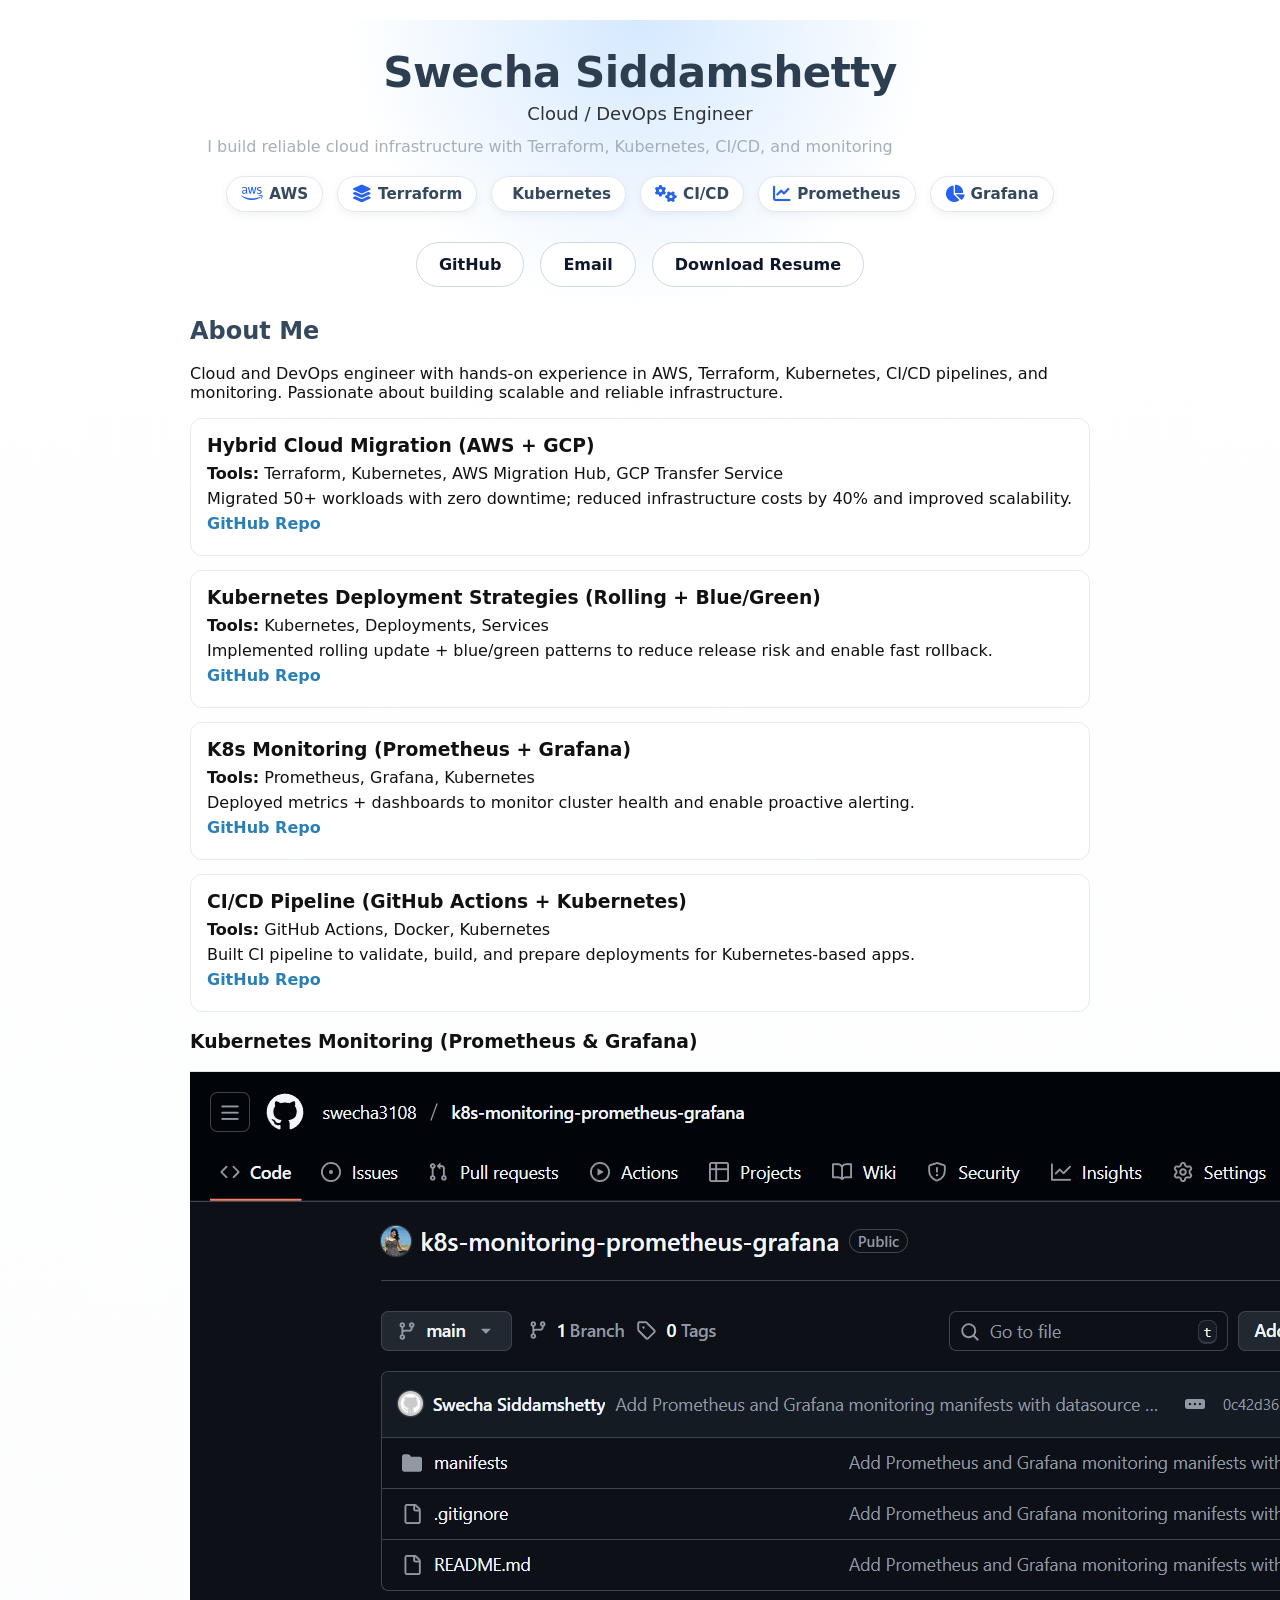
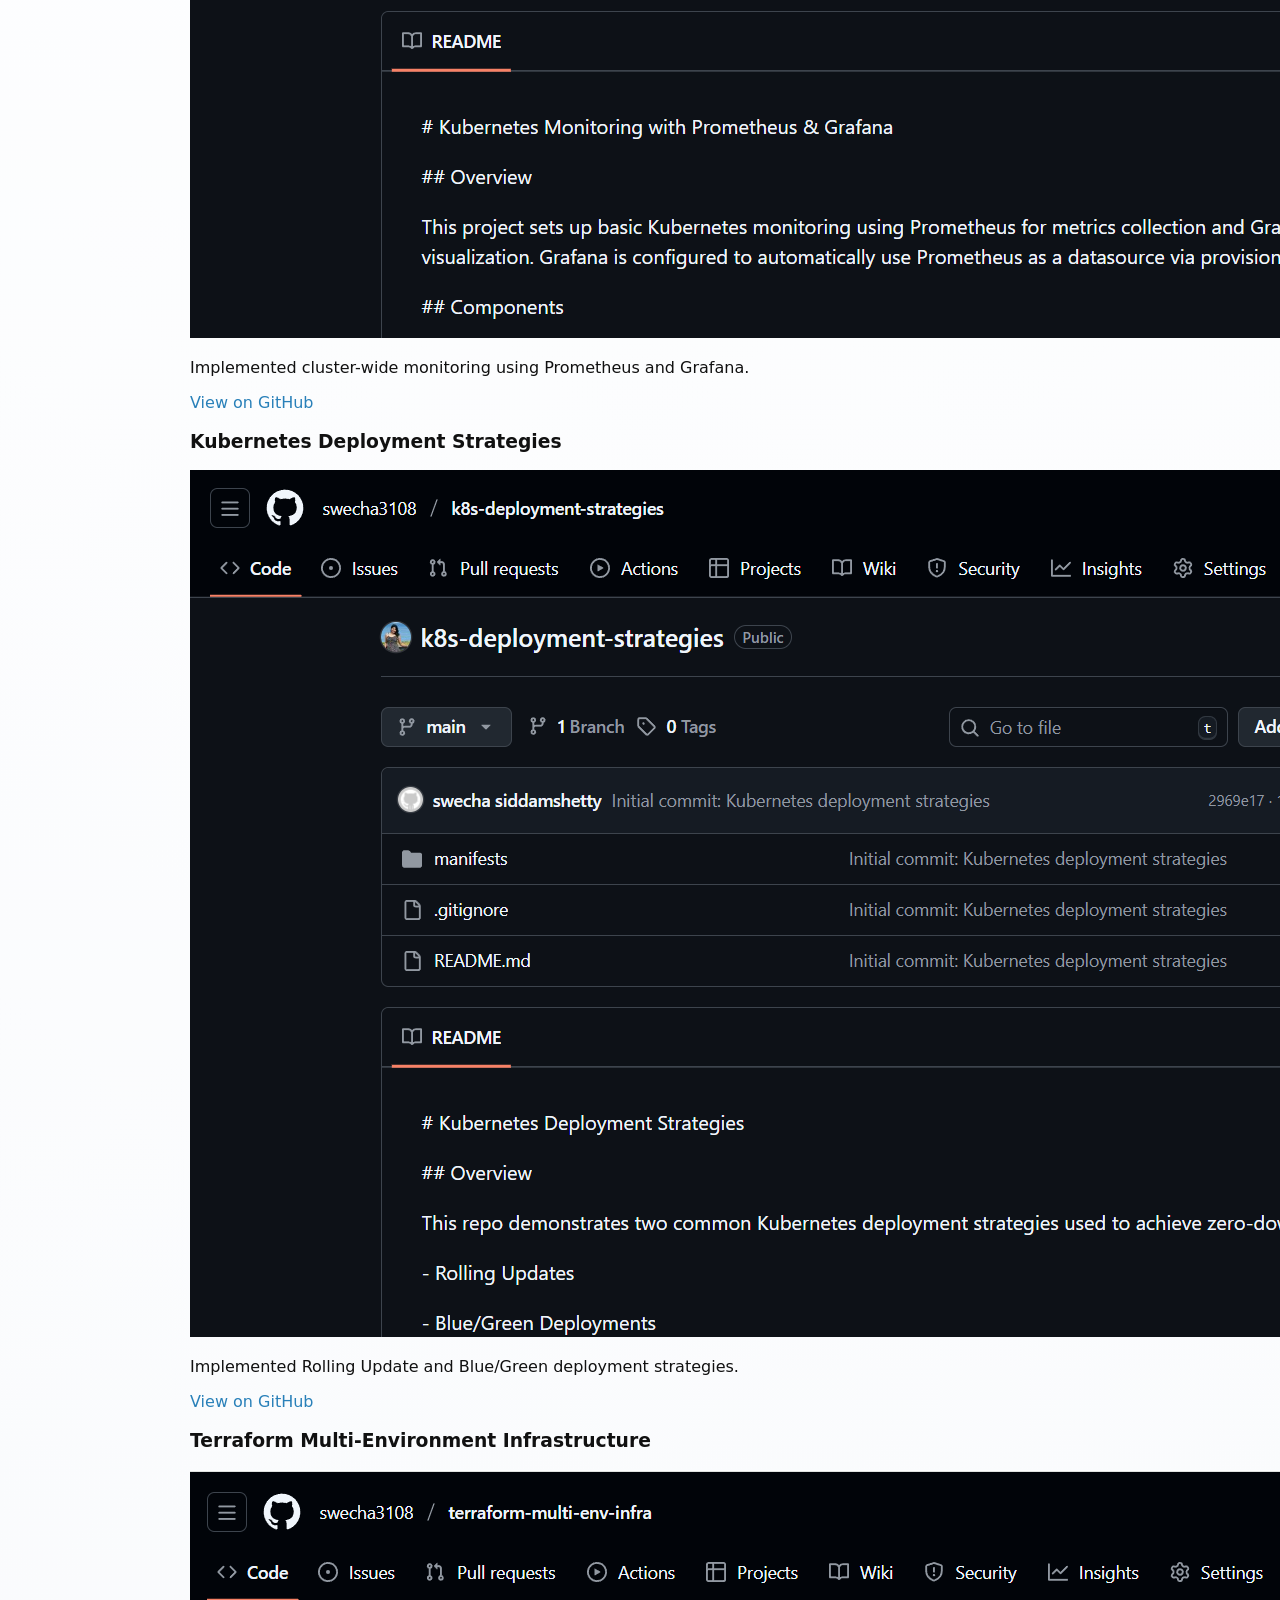
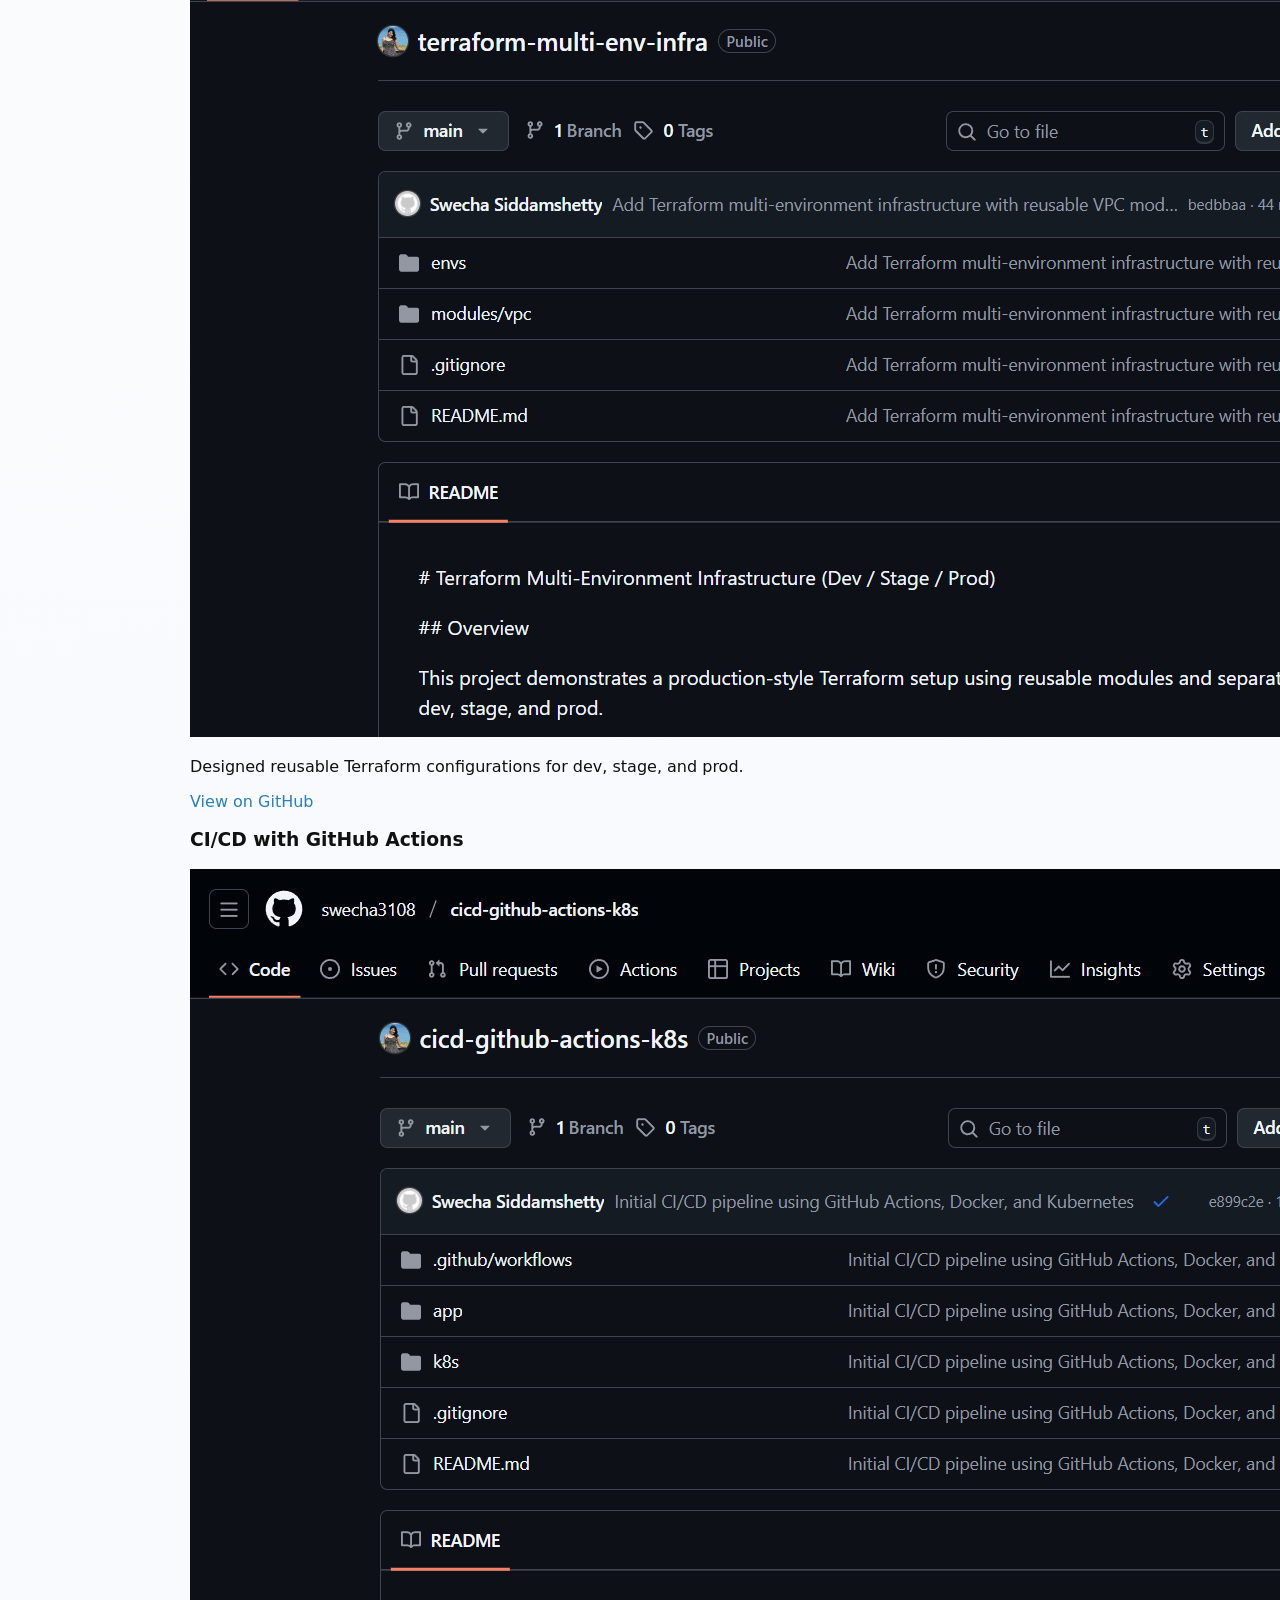
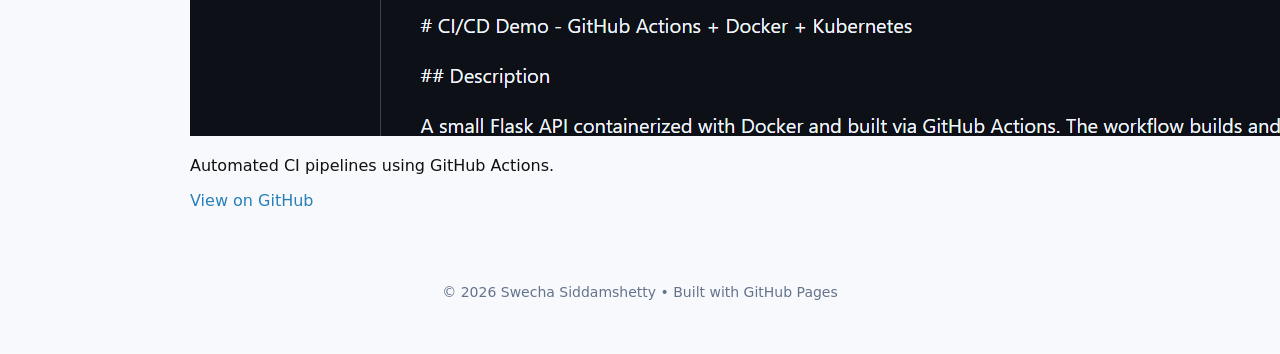
==== index.html @ 2e0cb1e7 "Remove duplicate project section and keep Featured Projects only" ====
<!DOCTYPE html>
<html lang="en">
<head>
<link
  rel="stylesheet"
  href="https://cdnjs.cloudflare.com/ajax/libs/font-awesome/6.5.1/css/all.min.css"
/>
  <meta charset="UTF-8">
  <title>Swecha Siddamshetty | Cloud & DevOps Engineer</title>
  <link rel="stylesheet" href="style.css">
</head>
<body>
  <main>
    <header class="hero">
  <h1>Swecha Siddamshetty</h1>
  <p class="subtitle">Cloud / DevOps Engineer</p>

  <p class="tagline">
      I build reliable cloud infrastructure with Terraform, Kubernetes, CI/CD, and monitoring
  </p>
<div class="icon-row">
  <span><i class="fa-brands fa-aws"></i> AWS</span>
  <span><i class="fa-solid fa-layer-group"></i> Terraform</span>
  <span><i class="fa-brands fa-kubernetes"></i> Kubernetes</span>
  <span><i class="fa-solid fa-gears"></i> CI/CD</span>
  <span><i class="fa-solid fa-chart-line"></i> Prometheus</span>
  <span><i class="fa-solid fa-chart-pie"></i> Grafana</span>
</div>
    


<div class="buttons">
  <a class="btn" href="https://github.com/swecha3108" target="_blank">GitHub</a>
  <a class="btn" href="mailto:Swecha.Siddamshetty@gmail.com">Email</a>
  <a class="btn" href="assets/resume/Swecha_Siddamshetty_Resume.pdf" target="_blank">Download Resume</a>
</div>
</header>

<section id="about">
  <h2>About Me</h2>
</section>

  <p>
    Cloud and DevOps engineer with hands-on experience in AWS, Terraform, Kubernetes, CI/CD pipelines, and monitoring. Passionate about building scalable and reliable infrastructure.
  </p>
</section>

  <div class="project">
    <h3>Hybrid Cloud Migration (AWS + GCP)</h3>
    <p><strong>Tools:</strong> Terraform, Kubernetes, AWS Migration Hub, GCP Transfer Service</p>
    <p>Migrated 50+ workloads with zero downtime; reduced infrastructure costs by 40% and improved scalability.</p>
    <p>
      <a href="https://github.com/swecha3108/hybrid-cloud-migration-terraform-k8s" target="_blank">GitHub Repo</a>
    </p>
  </div>

  <div class="project">
    <h3>Kubernetes Deployment Strategies (Rolling + Blue/Green)</h3>
    <p><strong>Tools:</strong> Kubernetes, Deployments, Services</p>
    <p>Implemented rolling update + blue/green patterns to reduce release risk and enable fast rollback.</p>
    <p>
      <a href="https://github.com/swecha3108/k8s-deployment-strategies" target="_blank">GitHub Repo</a>
    </p>
  </div>

  <div class="project">
    <h3>K8s Monitoring (Prometheus + Grafana)</h3>
    <p><strong>Tools:</strong> Prometheus, Grafana, Kubernetes</p>
    <p>Deployed metrics + dashboards to monitor cluster health and enable proactive alerting.</p>
    <p>
      <a href="https://github.com/swecha3108/k8s-monitoring-prometheus-grafana" target="_blank">GitHub Repo</a>
    </p>
  </div>

  <div class="project">
    <h3>CI/CD Pipeline (GitHub Actions + Kubernetes)</h3>
    <p><strong>Tools:</strong> GitHub Actions, Docker, Kubernetes</p>
    <p>Built CI pipeline to validate, build, and prepare deployments for Kubernetes-based apps.</p>
    <p>
      <a href="https://github.com/swecha3108/cicd-github-actions-k8s" target="_blank">GitHub Repo</a>
    </p>
  </div>
</section>

    

  <section>
    

    <h3>Kubernetes Monitoring (Prometheus & Grafana)</h3>
    <img src="assets/images/k8s-monitoring.png" class="project-img">
    <p>Implemented cluster-wide monitoring using Prometheus and Grafana.</p>
    <a href="https://github.com/swecha3108/k8s-monitoring-prometheus-grafana">View on GitHub</a>

    <h3>Kubernetes Deployment Strategies</h3>
    <img src="assets/images/k8s-strategies.png" class="project-img">
    <p>Implemented Rolling Update and Blue/Green deployment strategies.</p>
    <a href="https://github.com/swecha3108/k8s-deployment-strategies">View on GitHub</a>

    <h3>Terraform Multi-Environment Infrastructure</h3>
    <img src="assets/images/terraform-multi-env.png" class="project-img">
    <p>Designed reusable Terraform configurations for dev, stage, and prod.</p>
    <a href="https://github.com/swecha3108/terraform-multi-env-infra">View on GitHub</a>

    <h3>CI/CD with GitHub Actions</h3>
    <img src="assets/images/cicd-actions.png" class="project-img">
    <p>Automated CI pipelines using GitHub Actions.</p>
    <a href="https://github.com/swecha3108/cicd-github-actions-k8s">View on GitHub</a>


  </section>
  </main>
<footer class="footer">
  <p>© 2026 Swecha Siddamshetty • Built with GitHub Pages</p>
</footer>
</body>
</html>
---- style.css ----
body {
  font-family: system-ui, -apple-system, BlinkMacSystemFont, "Segoe UI", sans-serif;
  background: linear-gradient(180deg, #ffffff 0%, #f7f9fc 100%);
  color: #111;
  margin: 0;
  padding: 0;
}

.hero {
  padding: 90px 20px 60px;
  text-align: center;
  background: radial-gradient(circle at top, rgba(88,166,255,0.25), transparent 55%);
}

.hero h1 {
  font-size: 44px;
  margin: 0;
}

.hero h2 {
  margin: 10px 0 0;
  color: #58a6ff;
  font-size: 20px;
  font-weight: 600;
}

.tagline {
  max-width: 700px;
  margin: 18px auto 0;
  color: #9da7b3;
  font-size: 16px;
}

.hero-links {
  margin-top: 22px;
}

.hero-links a {
  display: inline-block;
  margin: 8px;
  padding: 12px 16px;
  border-radius: 10px;
  text-decoration: none;
  color: white;
  background: linear-gradient(135deg, #58a6ff, #8b5cf6);
}

  font-family: Arial, sans-serif;
  margin: 40px;
  background-color: #f9f9f9;
}

header {
  text-align: center;
  padding: 80px 20px 70px;
}

h1 {
  color: #2c3e50;
}

h2 {
  color: #34495e;
}

a {
  color: #2980b9;
  text-decoration: none;
}
.btn {
  display: inline-block;
  padding: 10px 14px;
  background: #2c3e50;
  color: white;
  border-radius: 8px;
  margin-top: 8px;
  text-decoration: none;
}

.btn:hover {
  opacity: 0.9;
}

.hero {
  padding: 28px 0 10px;
}

.hero h1 {
  font-size: 42px;
  margin: 0 0 6px;
  letter-spacing: -0.5px;
}

.subtitle {
  font-size: 18px;
  margin: 0 0 10px;
  opacity: 0.85;
}

.tagline {
  max-width: 720px;
  line-height: 1.6;
  margin: 0 0 14px;
  opacity: 0.9;
}

.links a {
  display: inline-block;
  margin-right: 12px;
  padding: 8px 12px;
  border: 1px solid #333;
  border-radius: 10px;
  text-decoration: none;
}

.links a:hover {
  background-color: #f5f5f5;
}

main {
  max-width: 900px;
  margin: 0 auto;
  padding: 20px;
}

.project {
  background: #fff;
  border: 1px solid #e6eaf2;
  border-radius: 12px;
  padding: 16px;
  margin: 14px 0;
}

.project h3 {
  margin: 0 0 8px 0;
}

.project p {
  margin: 6px 0;
}

.project a {
  text-decoration: none;
  font-weight: 600;
}

.skill-icons {
  display: flex;
  justify-content: center;
  gap: 10px;
  flex-wrap: wrap;
  margin: 14px auto 0;
}

.pill {
  border: 1px solid #d9e2ef;
  background: #ffffff;
  color: #2c3e50;
  padding: 7px 12px;
  border-radius: 999px;
  font-size: 0.95rem;
  font-weight: 600;
  box-shadow: 0 2px 8px rgba(0,0,0,0.04);
}

.icon-row {
  display: flex;
  gap: 14px;
  justify-content: center;
  margin-top: 16px;
}

.icon-row span {
  display: flex;
  align-items: center;
  gap: 6px;
  font-size: 0.95rem;
  font-weight: 600;
  color: #34495e;
  background: #ffffff;
  border: 1px solid #e2e8f0;
  padding: 8px 14px;
  border-radius: 999px;
  box-shadow: 0 3px 10px rgba(0,0,0,0.05);
}

.icon-row i {
  font-size: 1.1rem;
  color: #2563eb;
}

.buttons {
  display: flex;
  justify-content: center;
  gap: 16px;
  margin-top: 32px;   /* THIS pushes buttons downward */
}

.btn {
  padding: 12px 22px;
  border-radius: 999px;
  border: 1px solid #cfd8e3;
  background: white;
  color: #0f172a;
  font-weight: 500;
  text-decoration: none;
  transition: all 0.25s ease;
}

.btn:hover {
  background: #2563eb;       /* blue */
  color: white;
  transform: translateY(-3px);
  box-shadow: 0 10px 20px rgba(37, 99, 235, 0.25);
}

/* --- Action buttons container --- */
.buttons{
  margin-top: 22px;              /* pushes GitHub/Email/Resume down */
  display: flex;
  justify-content: center;
  gap: 16px;
  flex-wrap: wrap;
}

/* --- Button style --- */
.buttons .btn{
  display: inline-block;
  padding: 12px 22px;
  border-radius: 999px;
  border: 1px solid #cfd8e3;
  background: white;
  color: #0f172a;
  font-weight: 600;
  text-decoration: none;
  transition: all 0.25s ease;
}

.buttons .btn:hover{
  background: #2563eb;
  color: white;
  transform: translateY(-3px);
  box-shadow: 0 10px 20px rgba(37,99,235,0.25);
}

#about p{
  display: block;
  color: #334155;
  line-height: 1.7;
  margin-top: 10px;
}

.project-shot{
  width: 100%;
  border-radius: 14px;
  margin-top: 14px;
  border: 1px solid #e6eefc;
}

.footer{
  text-align: center;
  padding: 40px 0;
  color: #64748b;
  font-size: 14px;
}

/* ===== Featured Projects ===== */
#featured {
  margin-top: 30px;
}

.featured-grid {
  display: grid;
  grid-template-columns: repeat(auto-fit, minmax(240px, 1fr));
  gap: 18px;
  margin-top: 14px;
}

.card {
  background: #ffffff;
  border: 1px solid #e5eaf2;
  border-radius: 14px;
  padding: 16px;
  box-shadow: 0 6px 18px rgba(0,0,0,0.05);
  transition: transform 0.2s ease, box-shadow 0.2s ease;
}

.card:hover {
  transform: translateY(-4px);
  box-shadow: 0 12px 26px rgba(0,0,0,0.08);
}

.card h3 {
  margin: 0 0 8px 0;
}

.impact {
  margin: 0 0 10px 0;
  color: #334155;
  line-height: 1.5;
}

.tools {
  margin: 0 0 12px 0;
  color: #64748b;
  font-size: 0.95rem;
}

.card-actions {
  display: flex;
  gap: 10px;
}

.btn-sm {
  display: inline-block;
  padding: 8px 12px;
  border-radius: 10px;
  text-decoration: none;
  font-weight: 600;
  border: 1px solid #cfd8e3;
  color: #0f172a;
  background: #fff;
  transition: all 0.2s ease;
}

.btn-sm:hover {
  background: #2563eb;
  color: white;
  border-color: #2563eb;
}

.btn-sm.secondary {
  background: #f8fafc;
}
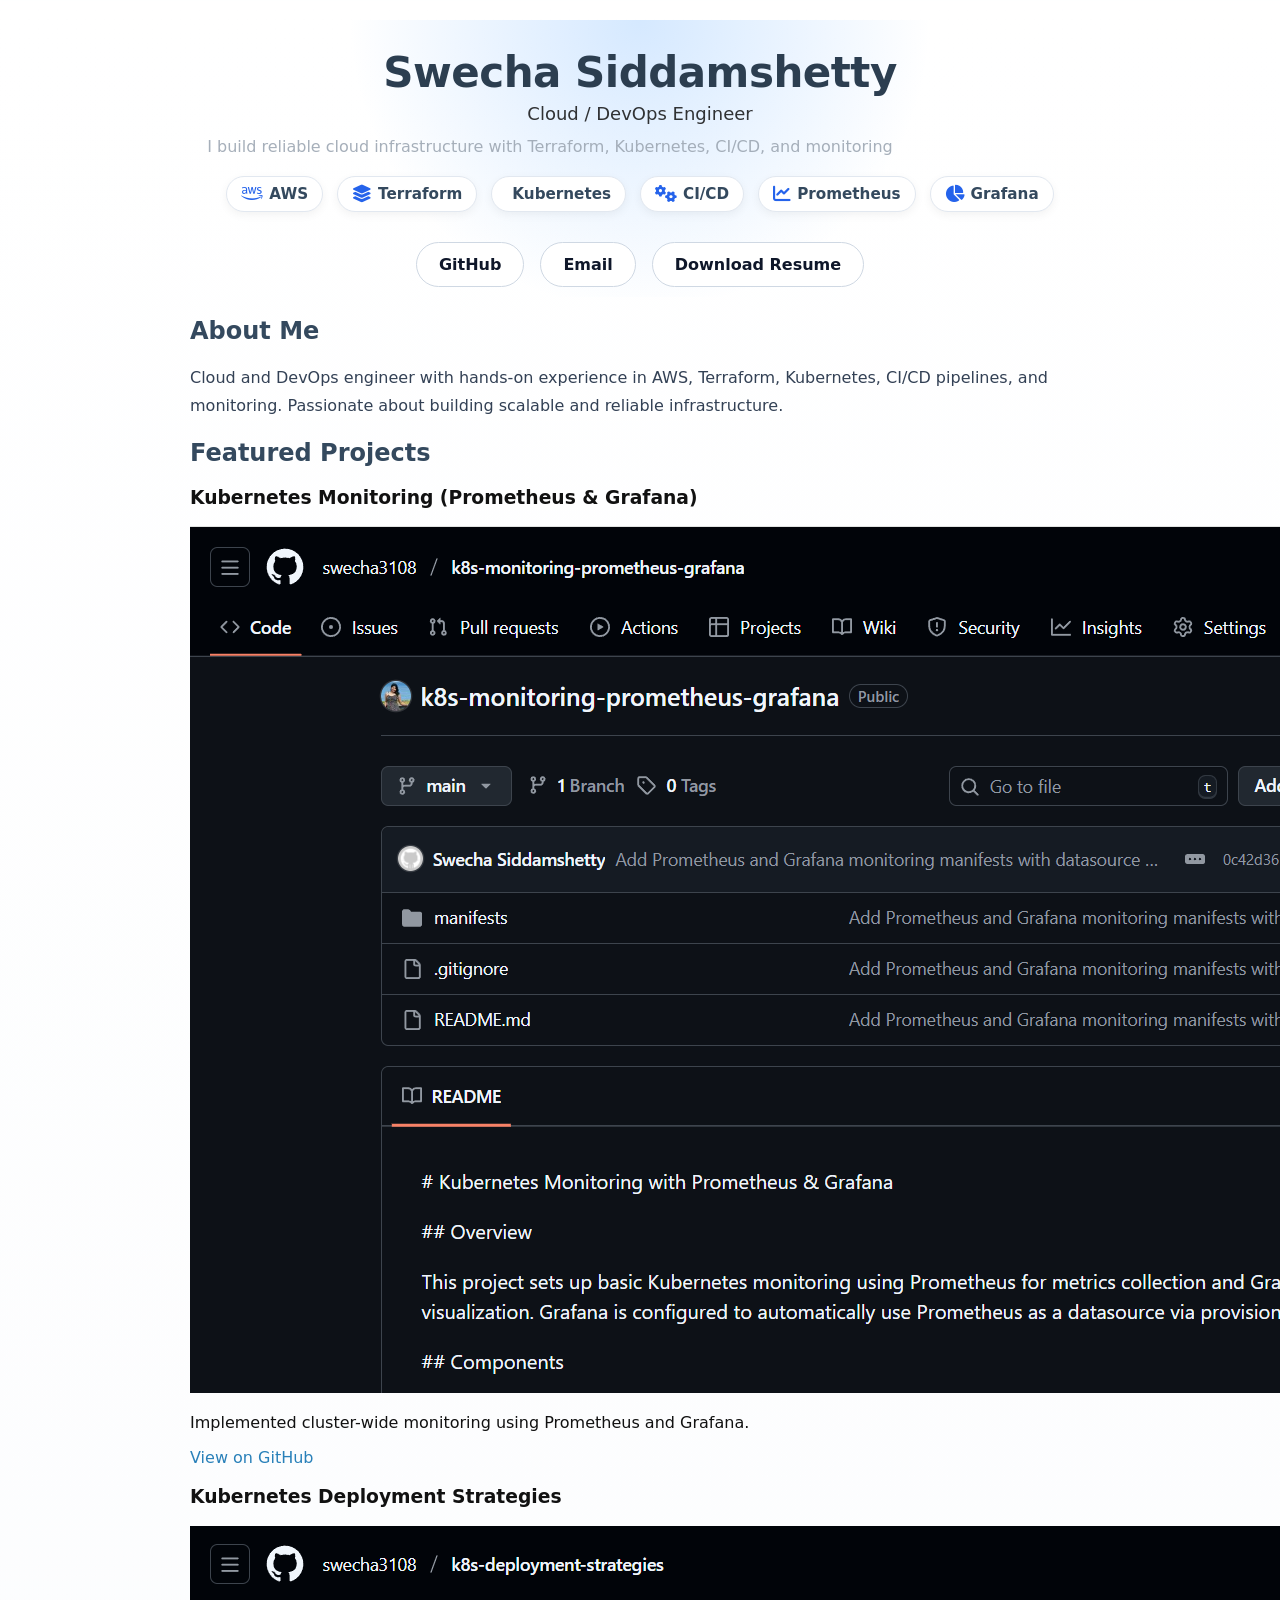
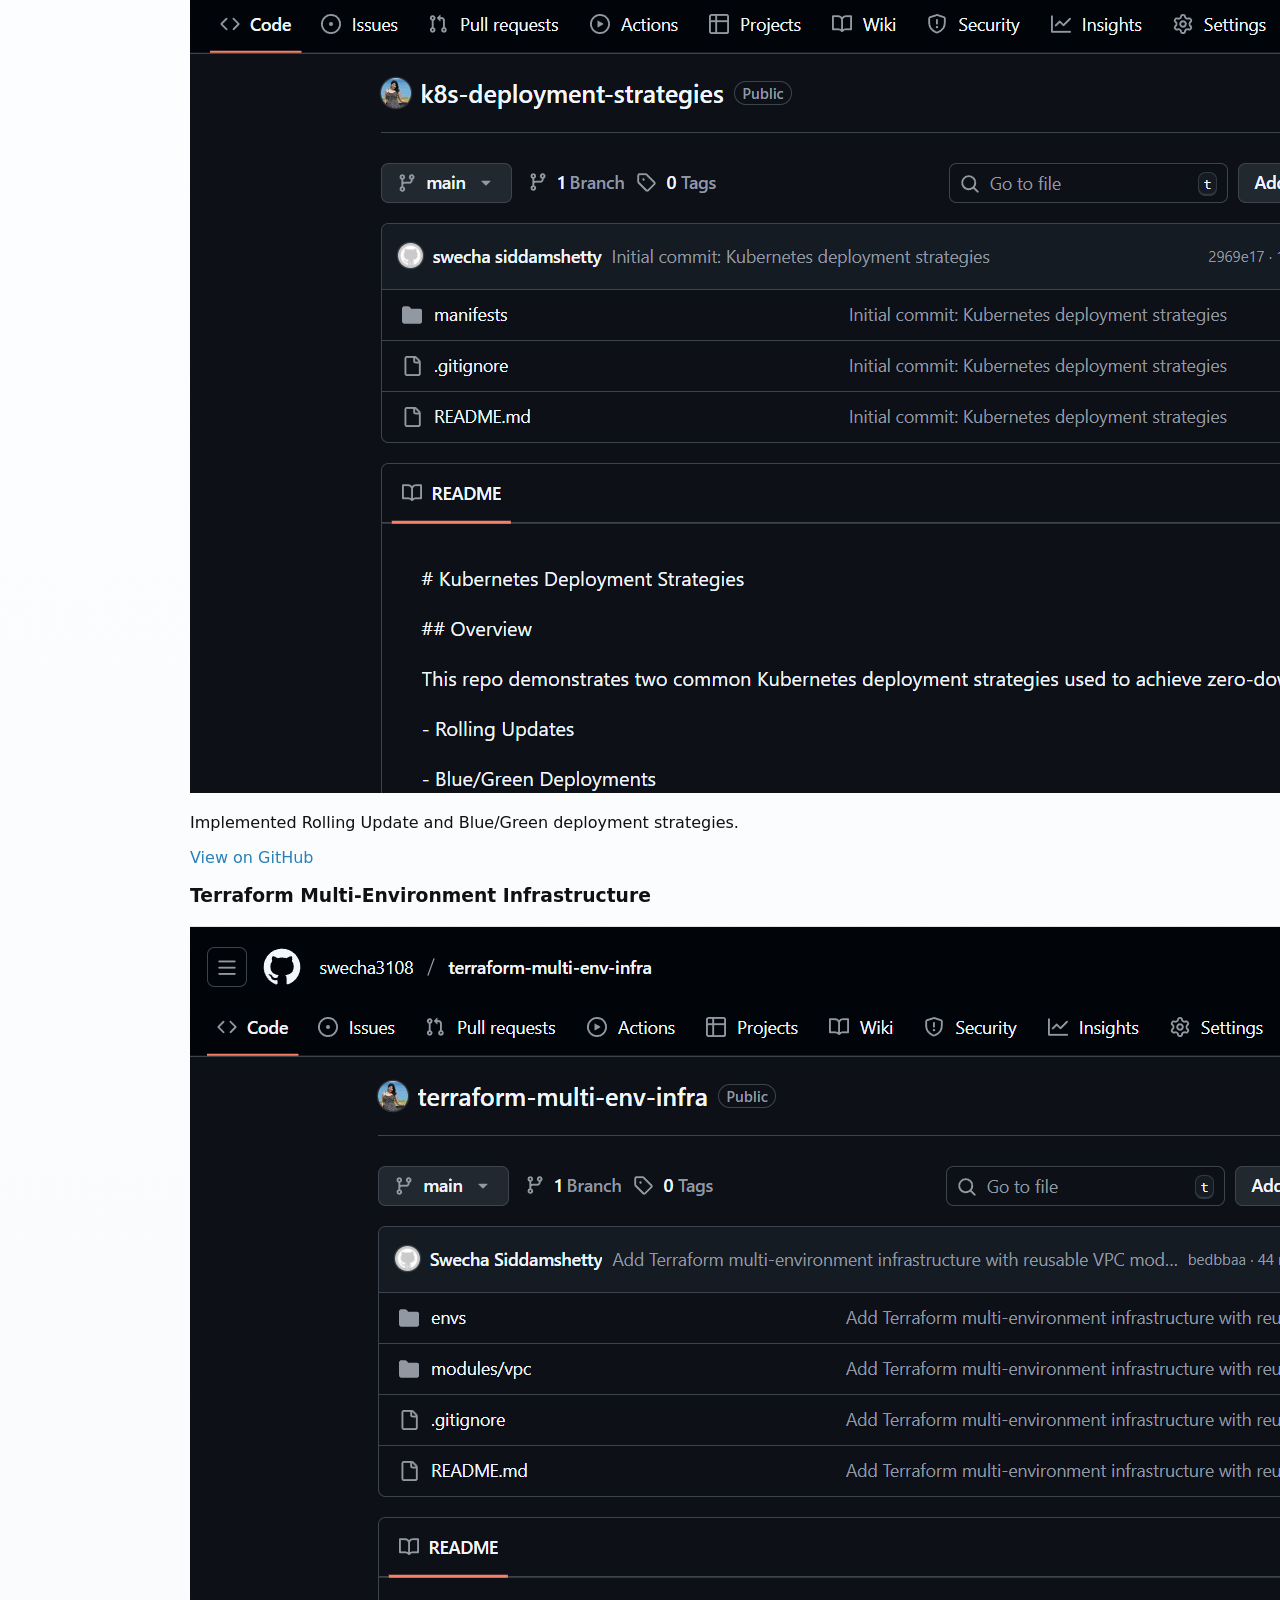
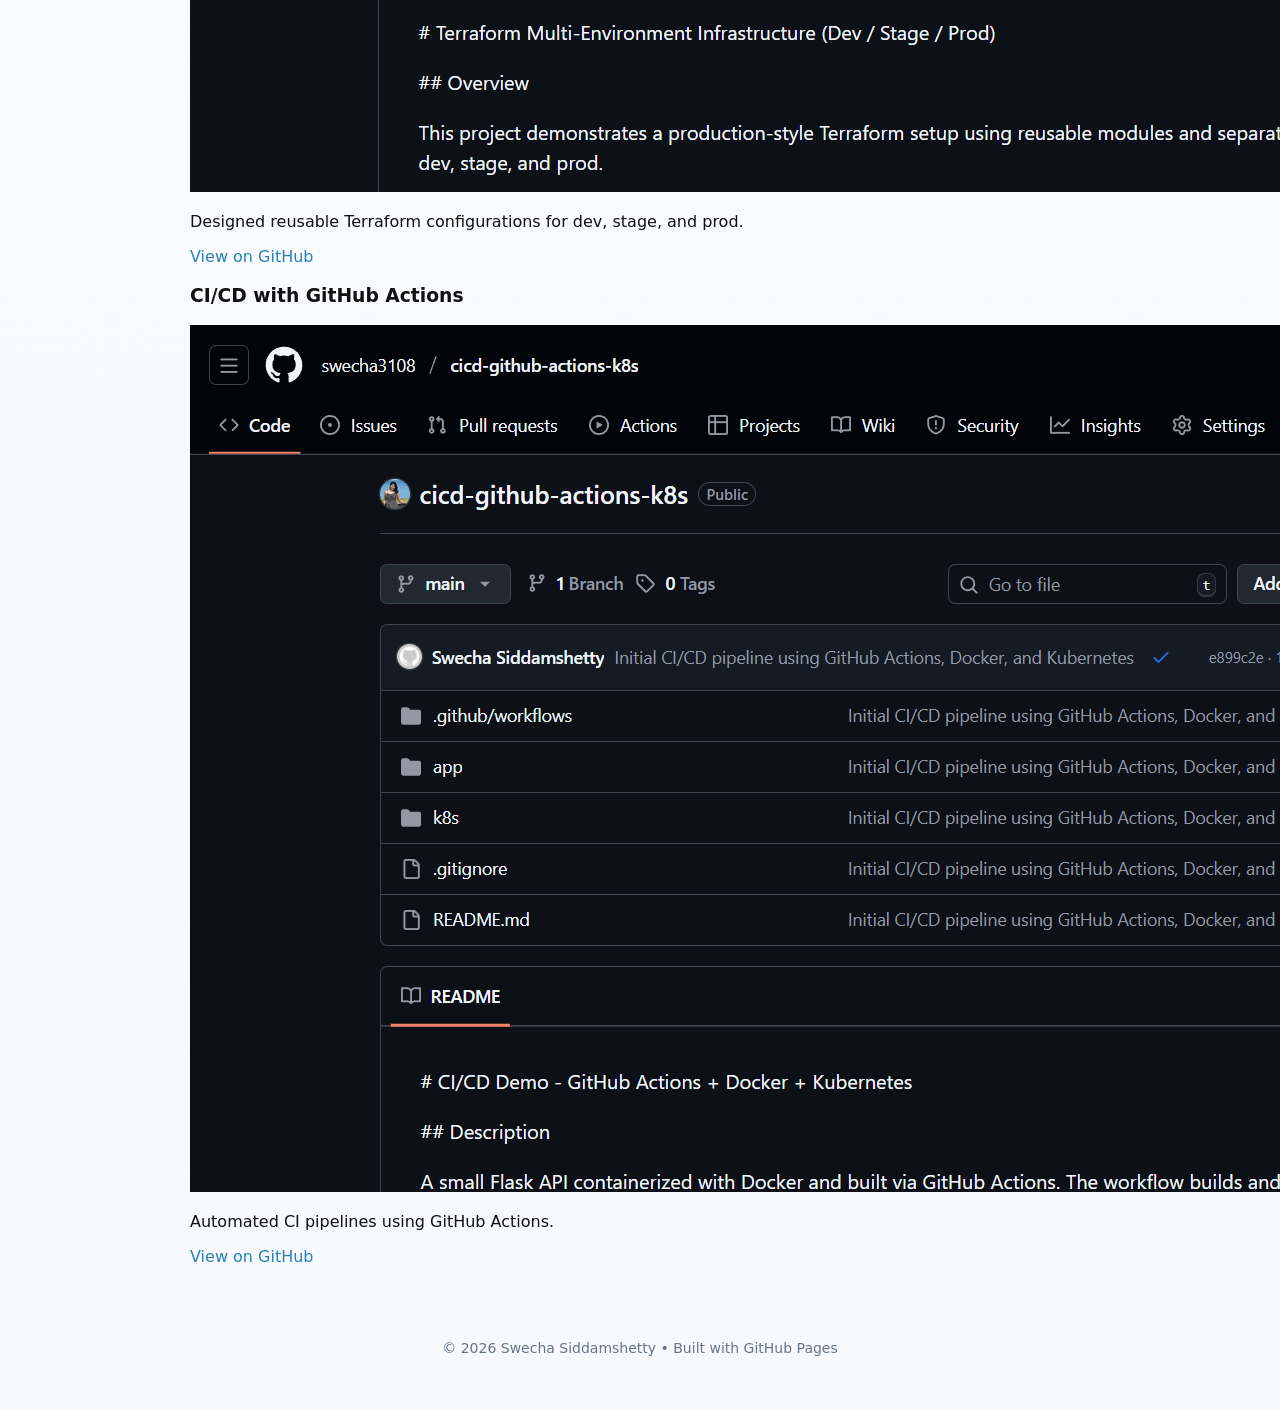
==== commit d9270dd9: "Fix About section and remove duplicate projects" ====
--- a/index.html
+++ b/index.html
@@ -38,56 +38,17 @@
 
 <section id="about">
   <h2>About Me</h2>
-</section>
-
   <p>
-    Cloud and DevOps engineer with hands-on experience in AWS, Terraform, Kubernetes, CI/CD pipelines, and monitoring. Passionate about building scalable and reliable infrastructure.
+    Cloud and DevOps engineer with hands-on experience in AWS, Terraform, Kubernetes, CI/CD pipelines, and monitoring.
+    Passionate about building scalable and reliable infrastructure.
   </p>
 </section>
+    
+<section id=" projects">
+  <h2>Featured Projects</h2>
 
-  <div class="project">
-    <h3>Hybrid Cloud Migration (AWS + GCP)</h3>
-    <p><strong>Tools:</strong> Terraform, Kubernetes, AWS Migration Hub, GCP Transfer Service</p>
-    <p>Migrated 50+ workloads with zero downtime; reduced infrastructure costs by 40% and improved scalability.</p>
-    <p>
-      <a href="https://github.com/swecha3108/hybrid-cloud-migration-terraform-k8s" target="_blank">GitHub Repo</a>
-    </p>
-  </div>
 
-  <div class="project">
-    <h3>Kubernetes Deployment Strategies (Rolling + Blue/Green)</h3>
-    <p><strong>Tools:</strong> Kubernetes, Deployments, Services</p>
-    <p>Implemented rolling update + blue/green patterns to reduce release risk and enable fast rollback.</p>
-    <p>
-      <a href="https://github.com/swecha3108/k8s-deployment-strategies" target="_blank">GitHub Repo</a>
-    </p>
-  </div>
-
-  <div class="project">
-    <h3>K8s Monitoring (Prometheus + Grafana)</h3>
-    <p><strong>Tools:</strong> Prometheus, Grafana, Kubernetes</p>
-    <p>Deployed metrics + dashboards to monitor cluster health and enable proactive alerting.</p>
-    <p>
-      <a href="https://github.com/swecha3108/k8s-monitoring-prometheus-grafana" target="_blank">GitHub Repo</a>
-    </p>
-  </div>
-
-  <div class="project">
-    <h3>CI/CD Pipeline (GitHub Actions + Kubernetes)</h3>
-    <p><strong>Tools:</strong> GitHub Actions, Docker, Kubernetes</p>
-    <p>Built CI pipeline to validate, build, and prepare deployments for Kubernetes-based apps.</p>
-    <p>
-      <a href="https://github.com/swecha3108/cicd-github-actions-k8s" target="_blank">GitHub Repo</a>
-    </p>
-  </div>
-</section>
-
-    
-
-  <section>
-    
-
-    <h3>Kubernetes Monitoring (Prometheus & Grafana)</h3>
+  <h3>Kubernetes Monitoring (Prometheus & Grafana)</h3>
     <img src="assets/images/k8s-monitoring.png" class="project-img">
     <p>Implemented cluster-wide monitoring using Prometheus and Grafana.</p>
     <a href="https://github.com/swecha3108/k8s-monitoring-prometheus-grafana">View on GitHub</a>
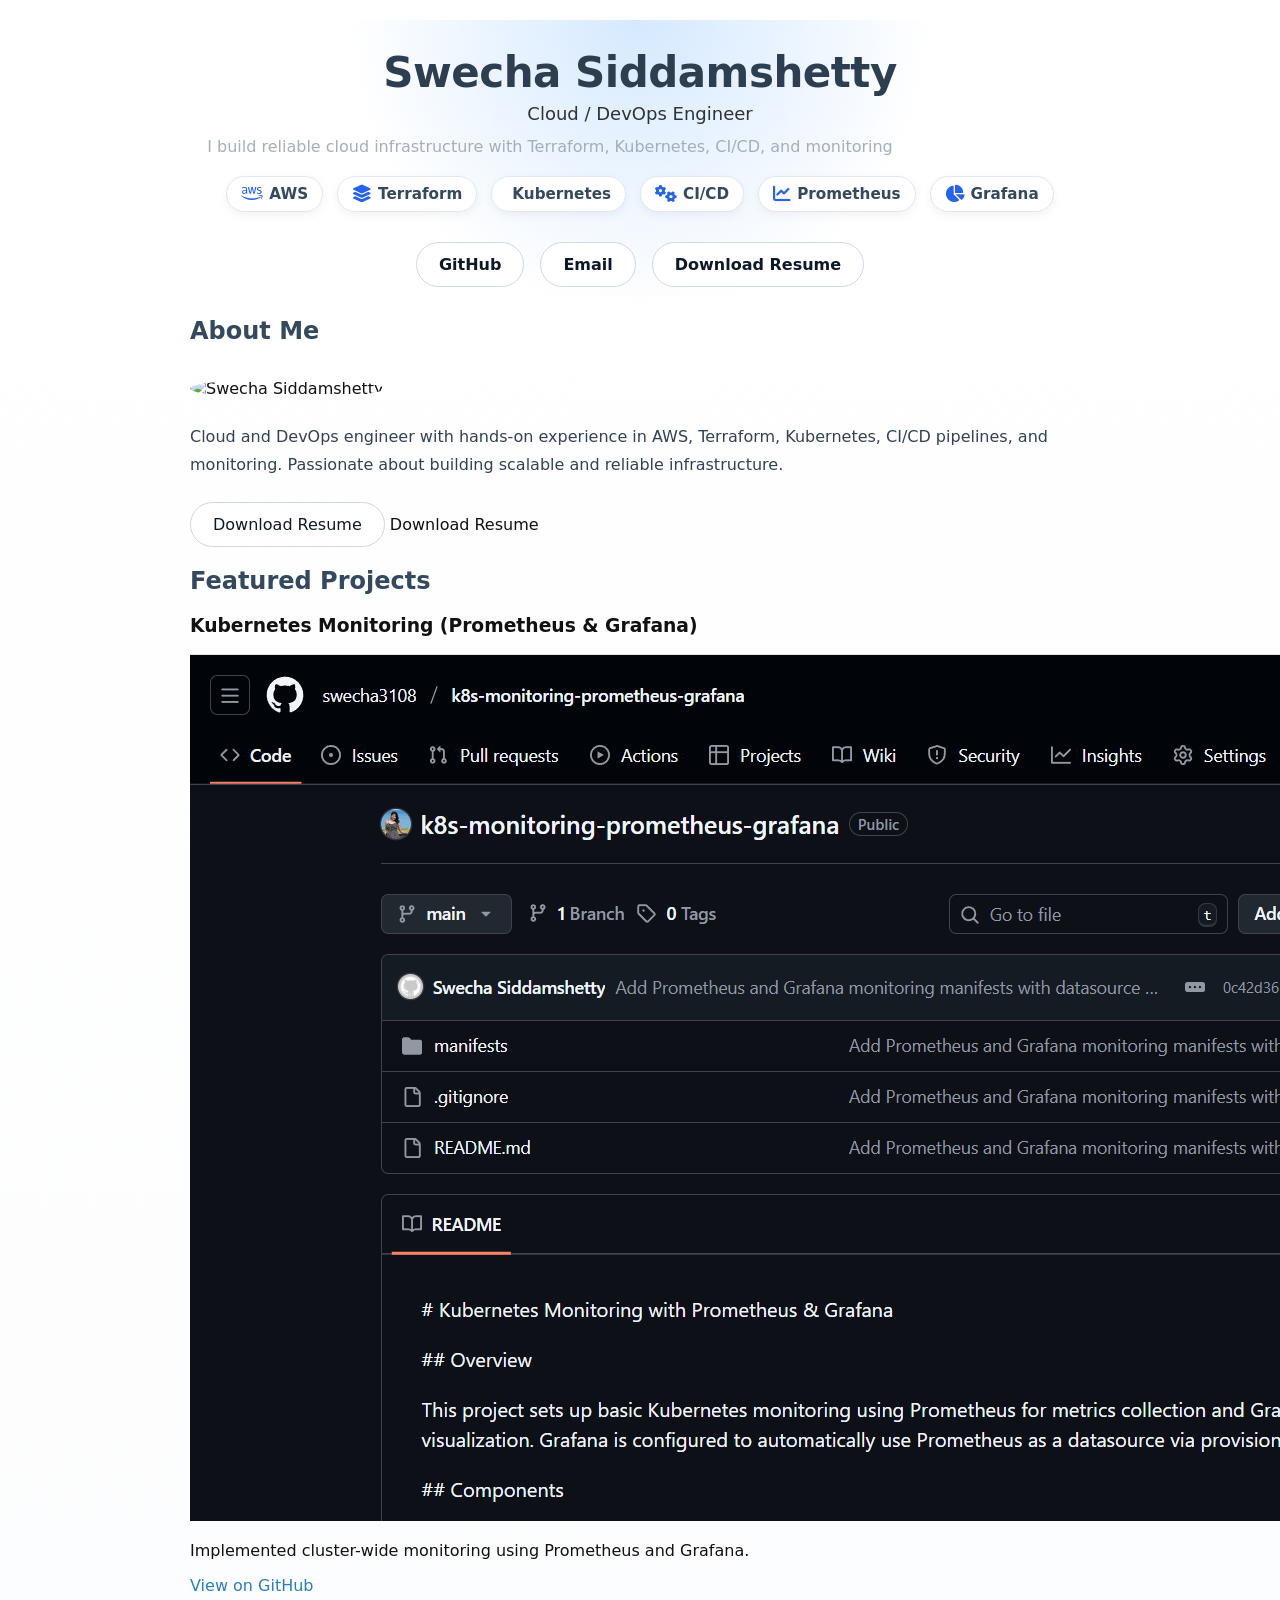
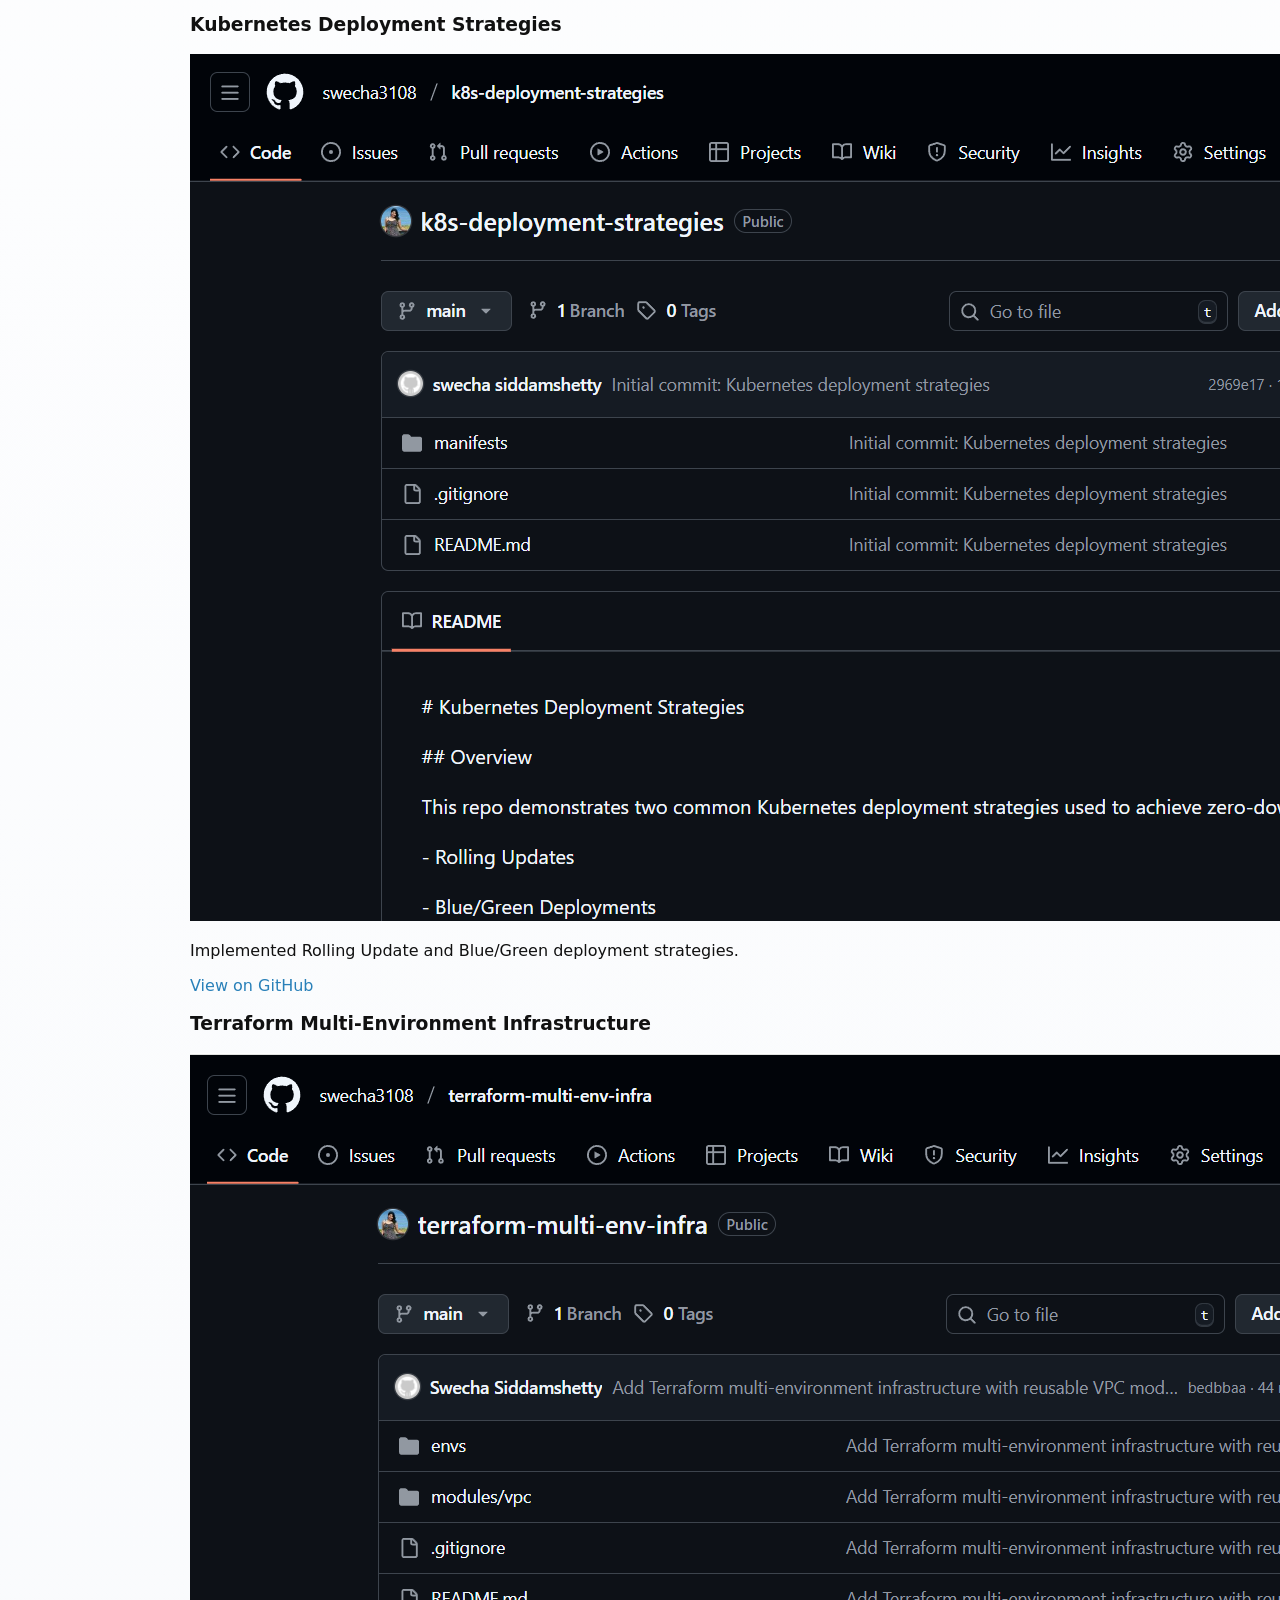
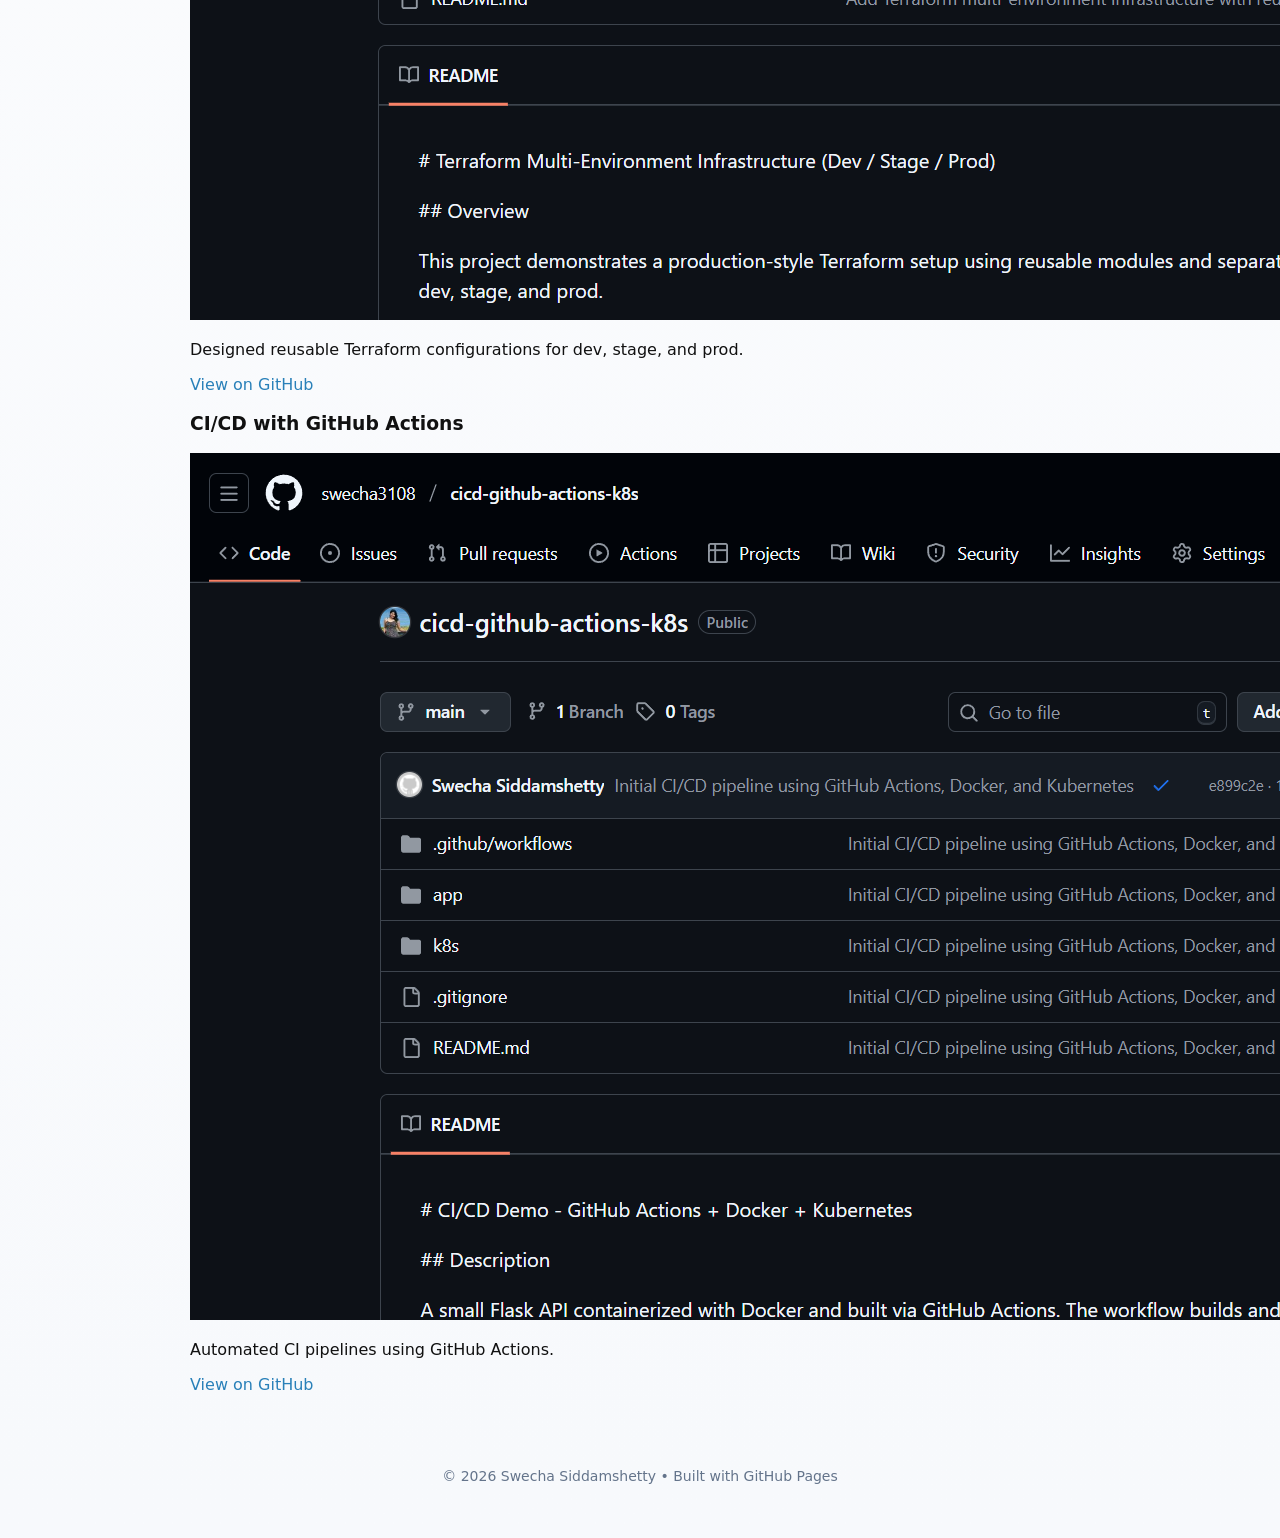
==== commit d2ddbc61: "Update profile photo and resume" ====
--- a/index.html
+++ b/index.html
@@ -38,11 +38,21 @@
 
 <section id="about">
   <h2>About Me</h2>
+
+  <!-- Profile Photo -->
+  <img src="assets/profile.jpg" alt="Swecha Siddamshetty" class="profile-img">
+
   <p>
     Cloud and DevOps engineer with hands-on experience in AWS, Terraform, Kubernetes, CI/CD pipelines, and monitoring.
     Passionate about building scalable and reliable infrastructure.
   </p>
+
+  <!-- Resume Button -->
+  <a href="assets/Swecha_Resume.pdf" target="_blank" class="btn">Download Resume</a>
+    Download Resume
+  </a>
 </section>
+
     
 <section id=" projects">
   <h2>Featured Projects</h2>
--- a/style.css
+++ b/style.css
@@ -333,4 +333,25 @@
   background: #f8fafc;
 }
 
-
+.profile-img {
+  width: 160px;
+  border-radius: 50%;
+  margin: 15px 0;
+}
+
+.resume-btn {
+  display: inline-block;
+  margin-top: 10px;
+  padding: 10px 16px;
+  background-color: #007bff;
+  color: white;
+  text-decoration: none;
+  border-radius: 5px;
+}
+
+.resume-btn:hover {
+  background-color: #0056b3;
+}
+
+
+
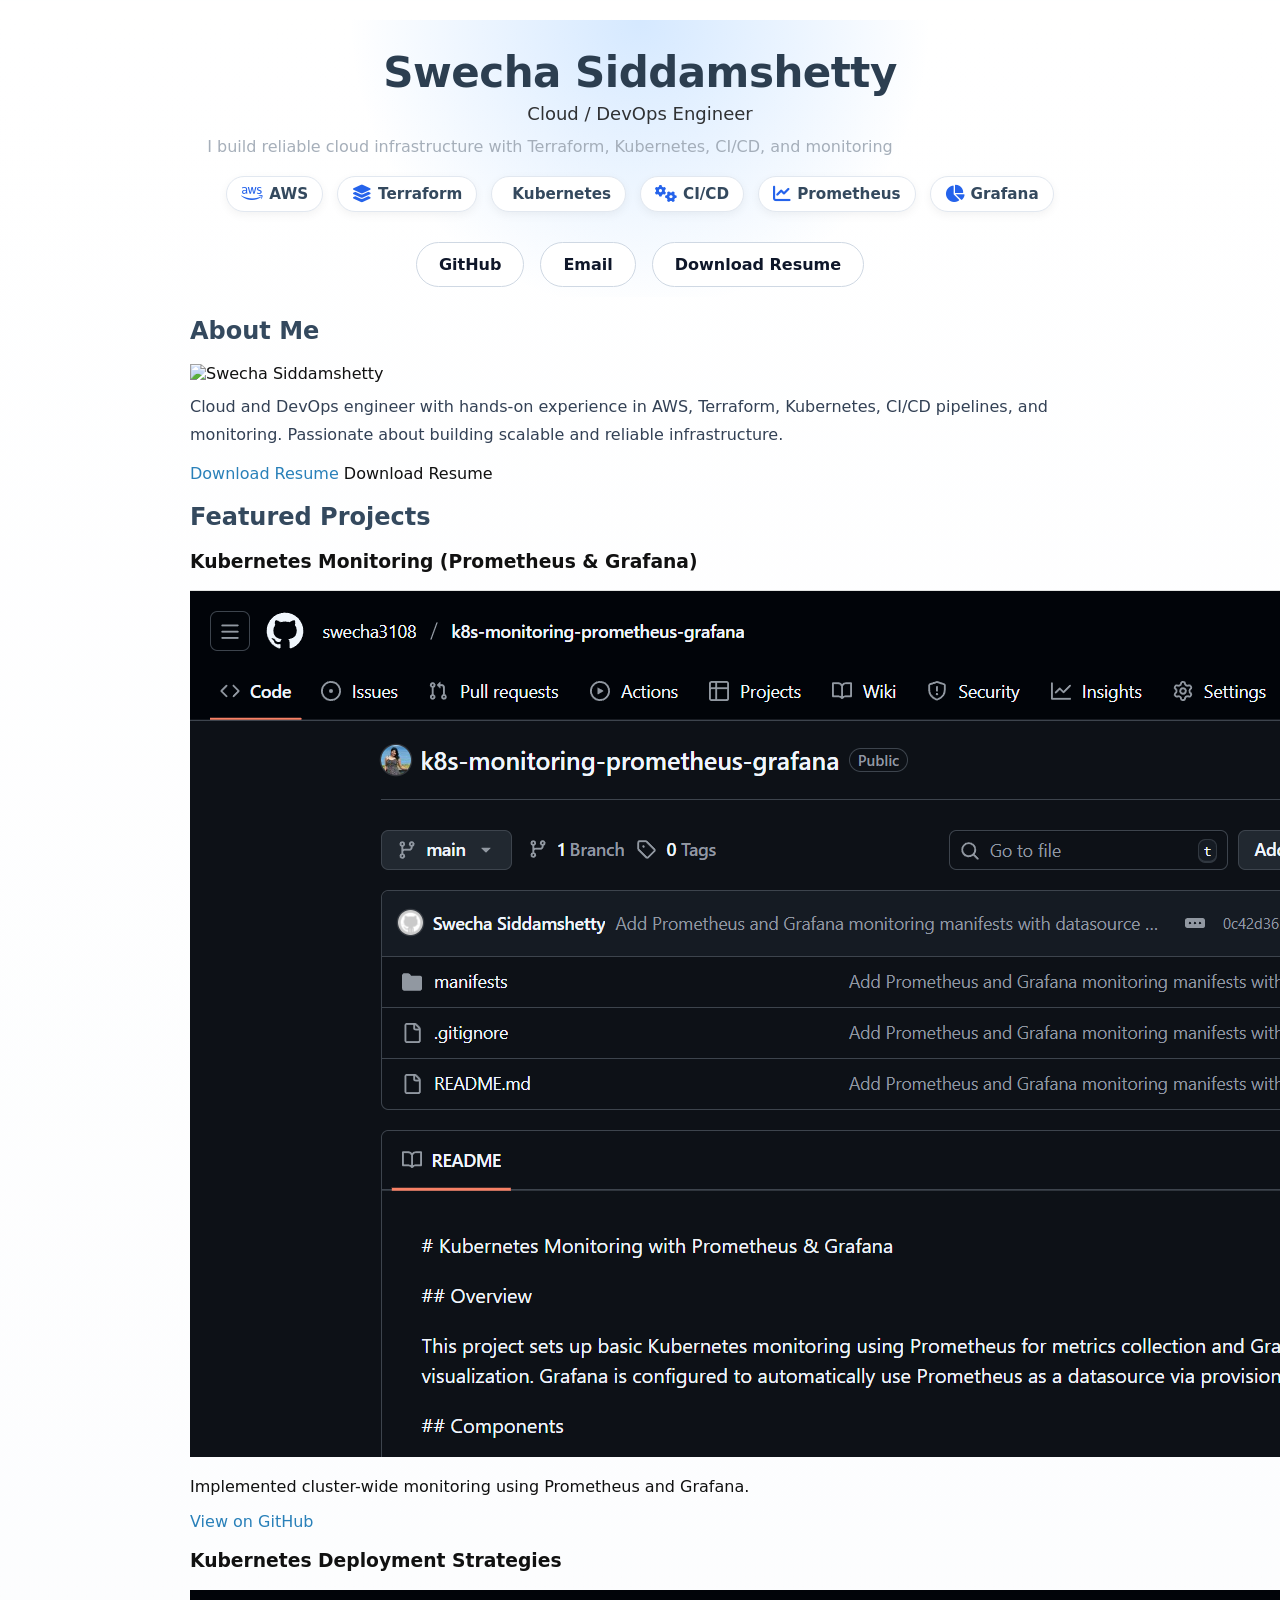
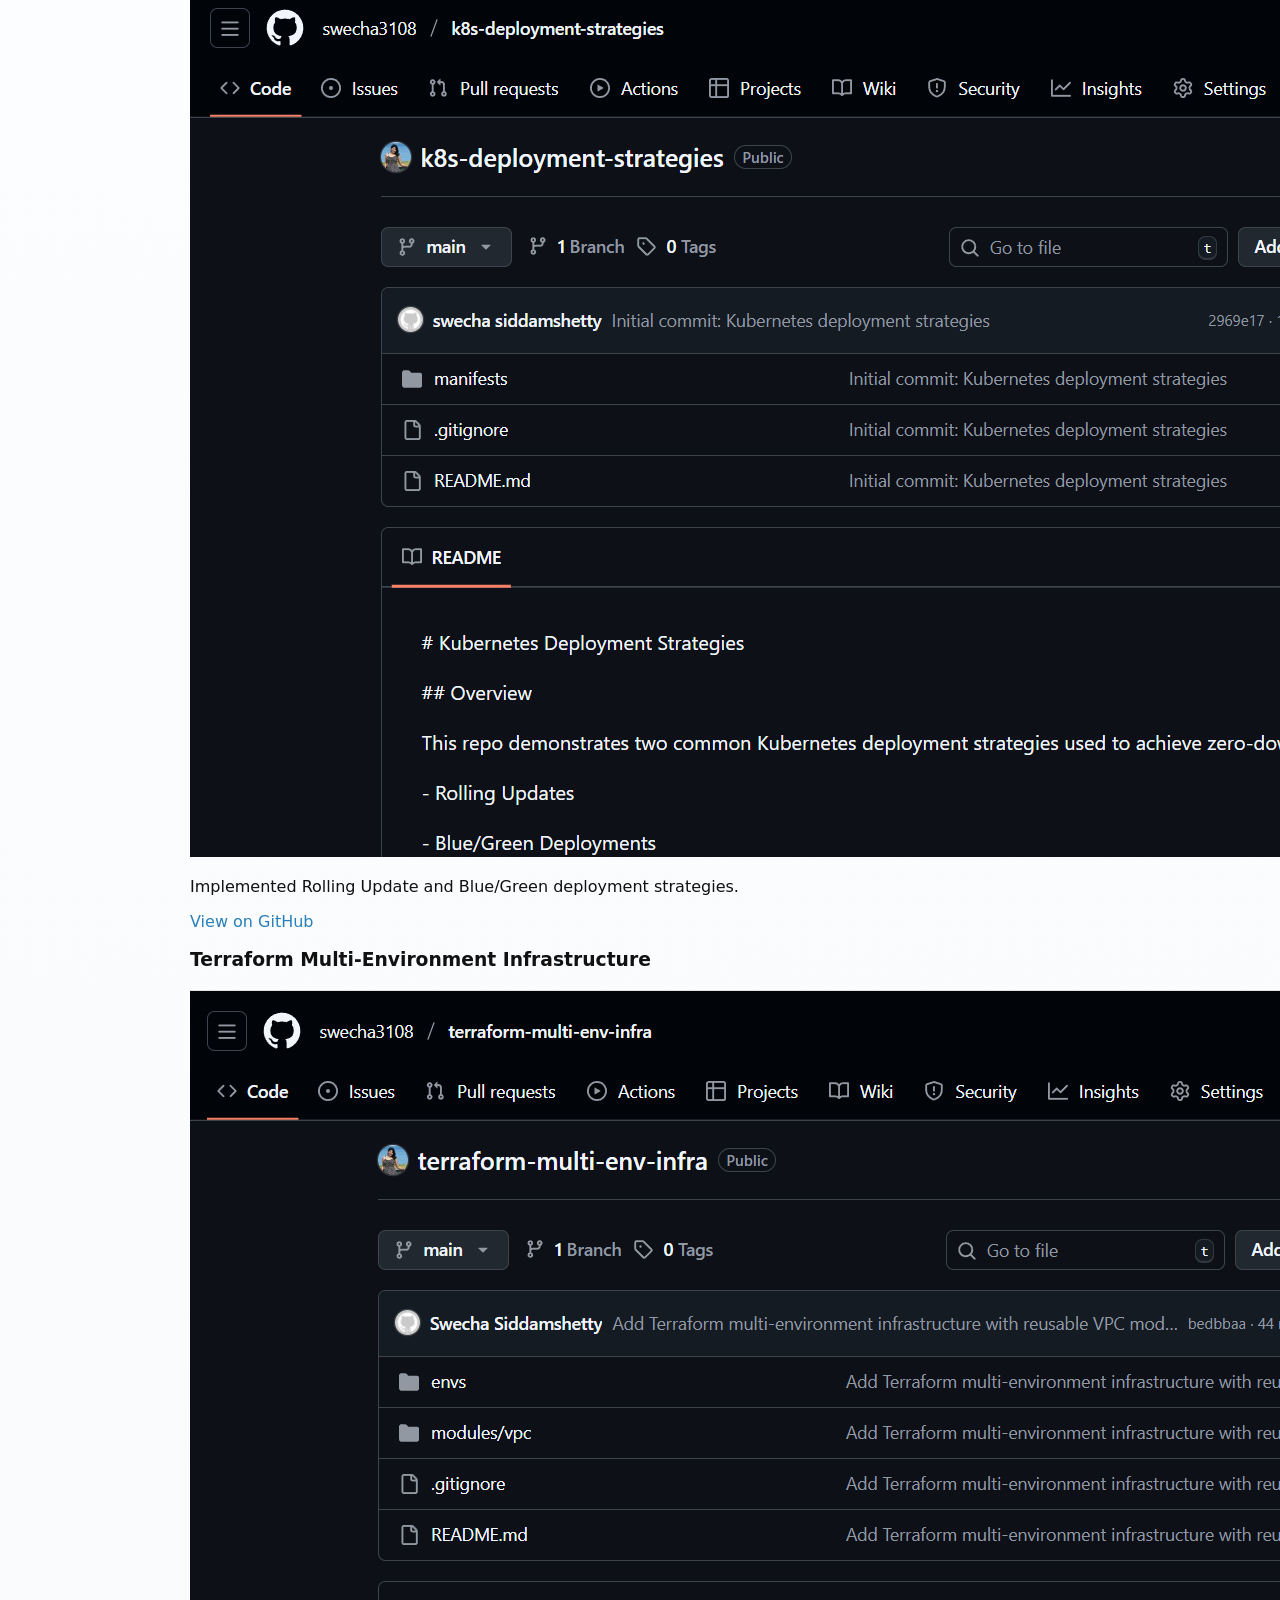
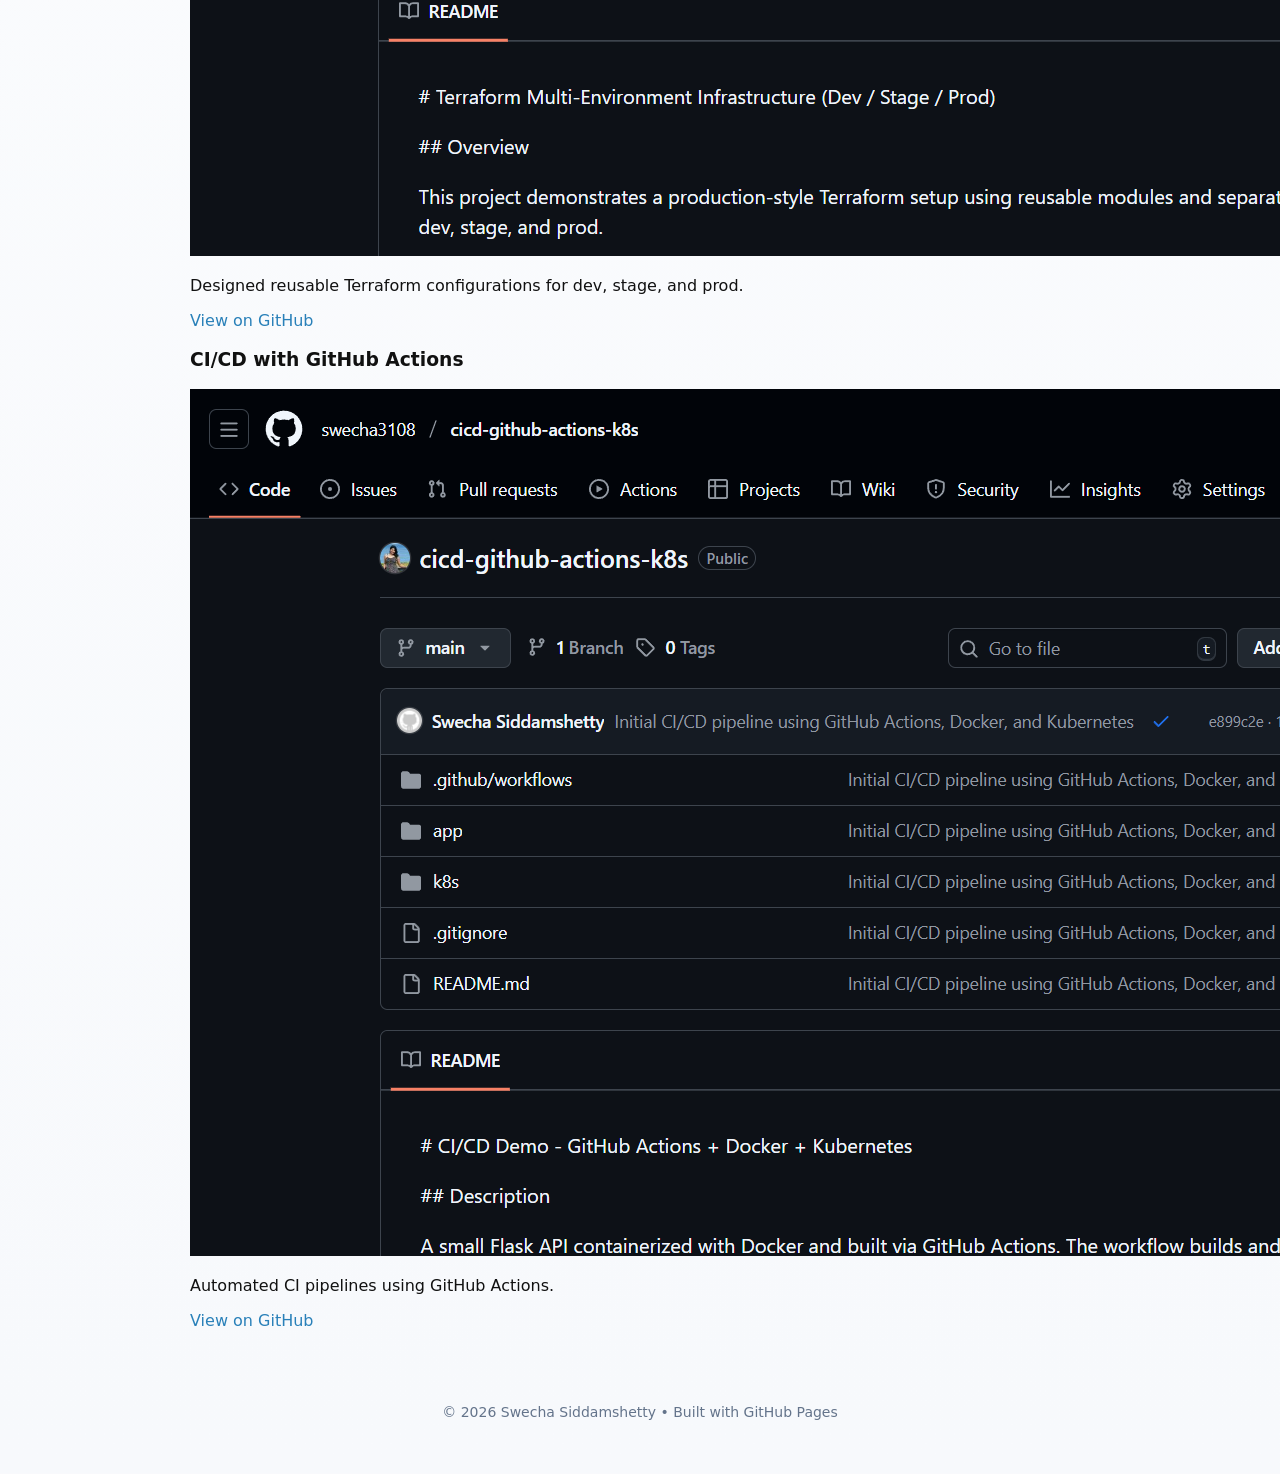
==== commit 794ecb63: "Update profile photo and resume" ====
--- a/index.html
+++ b/index.html
@@ -40,15 +40,14 @@
   <h2>About Me</h2>
 
   <!-- Profile Photo -->
-  <img src="assets/profile.jpg" alt="Swecha Siddamshetty" class="profile-img">
-
+  <img src="assets/profile.jpg" alt="Swecha Siddamshetty">
   <p>
     Cloud and DevOps engineer with hands-on experience in AWS, Terraform, Kubernetes, CI/CD pipelines, and monitoring.
     Passionate about building scalable and reliable infrastructure.
   </p>
 
   <!-- Resume Button -->
-  <a href="assets/Swecha_Resume.pdf" target="_blank" class="btn">Download Resume</a>
+  <a href="assets/resume.pdf" target="_blank" rel="noopener">Download Resume</a>
     Download Resume
   </a>
 </section>
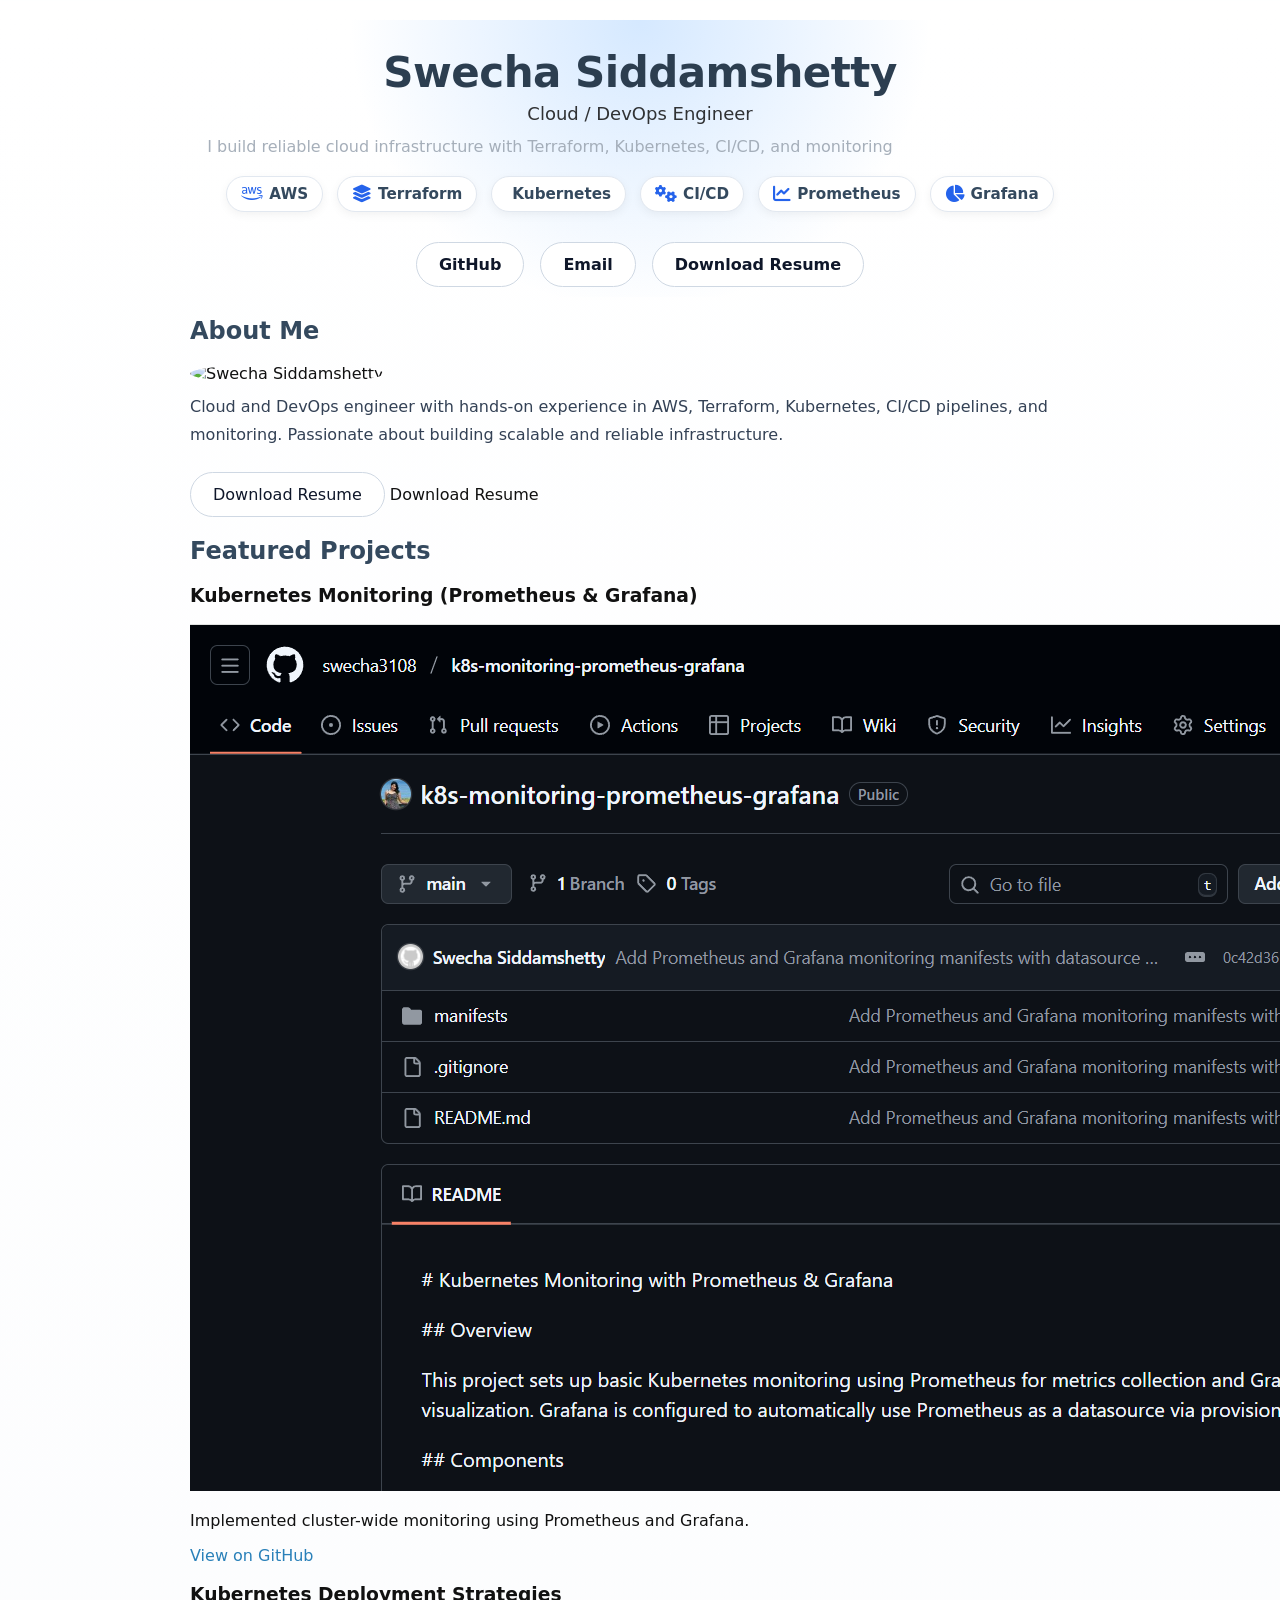
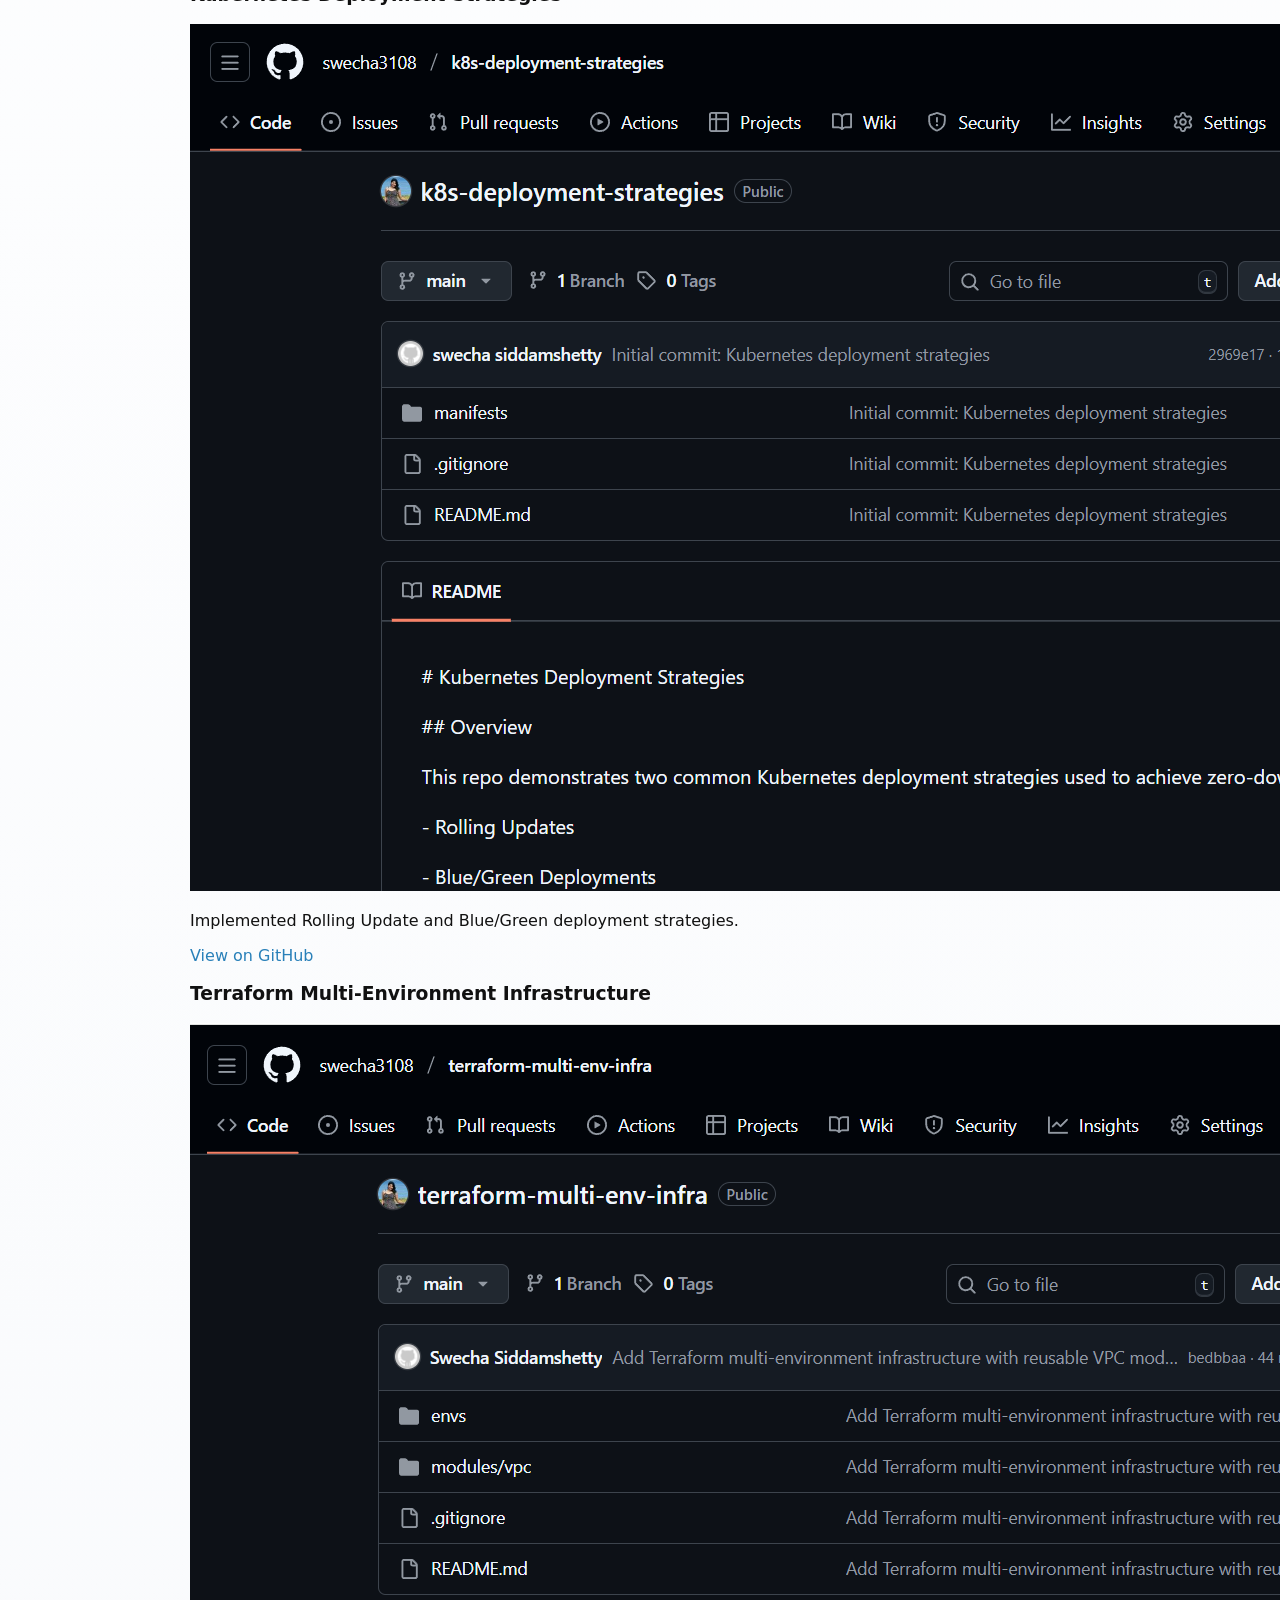
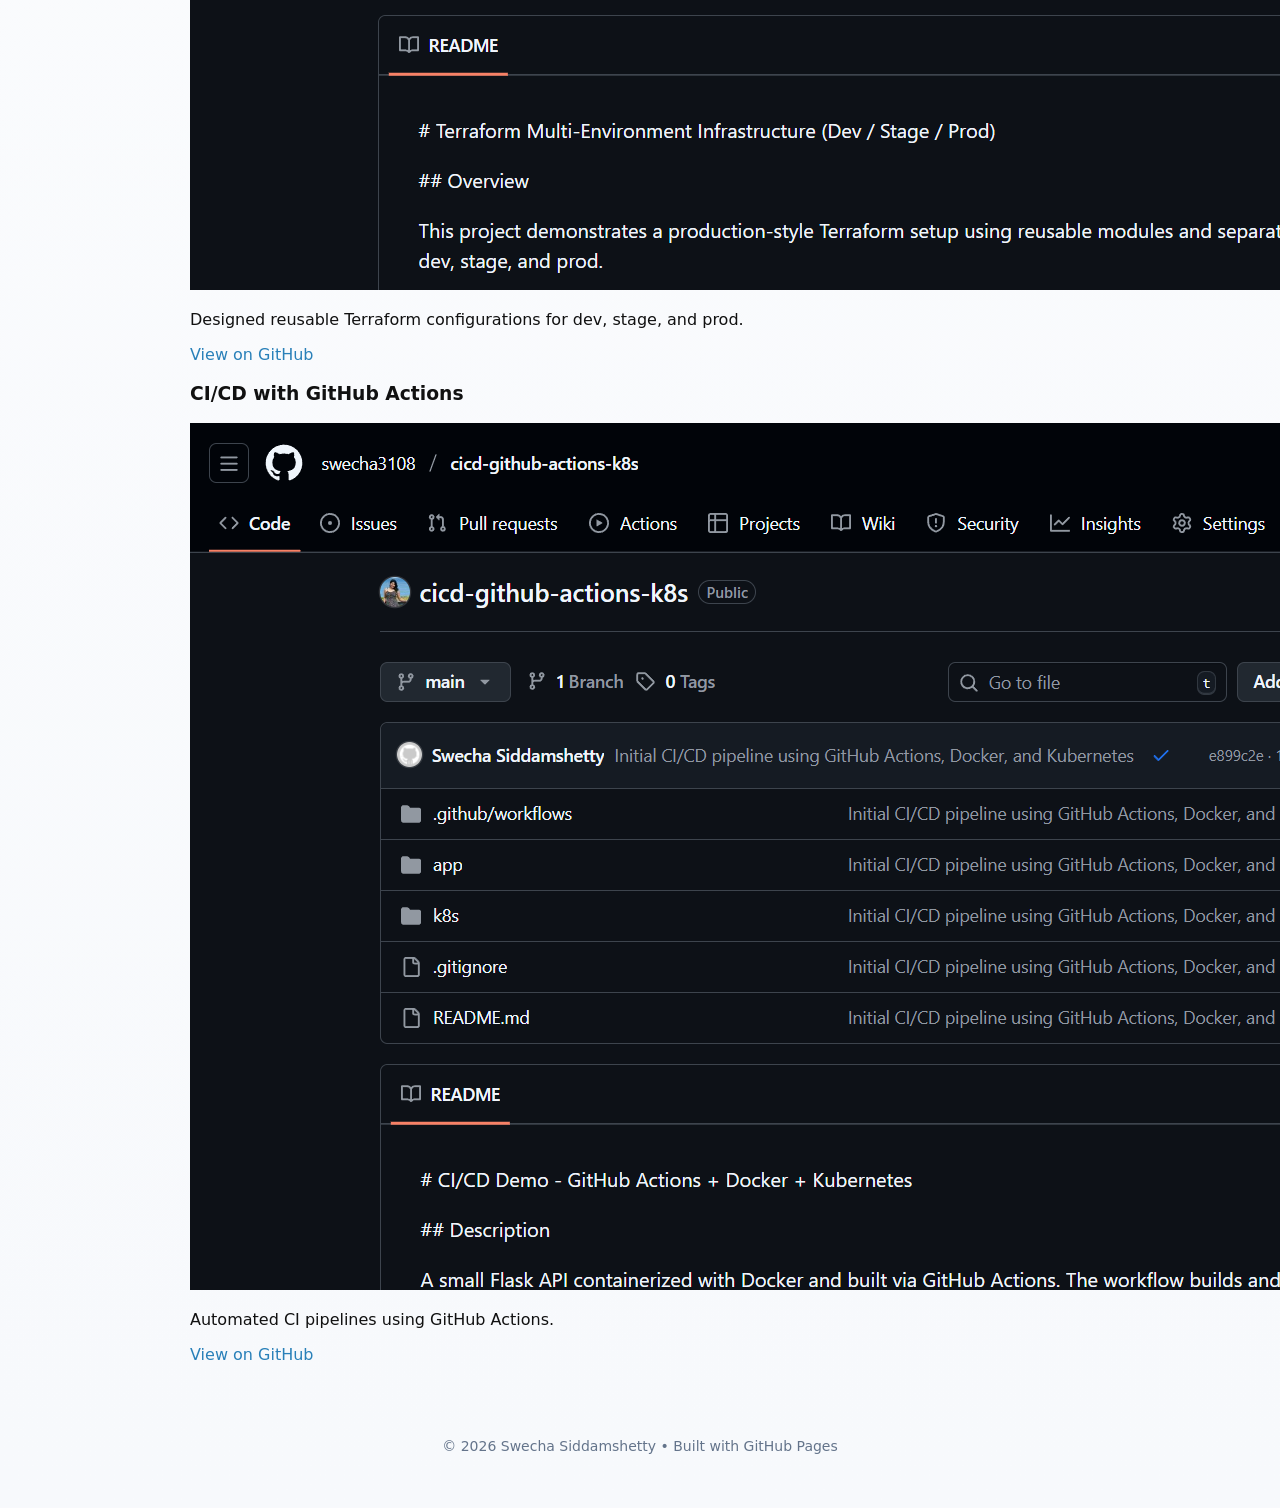
==== commit bafc0854: "Update photo + resume + fix image paths" ====
--- a/index.html
+++ b/index.html
@@ -40,14 +40,14 @@
   <h2>About Me</h2>
 
   <!-- Profile Photo -->
-  <img src="assets/profile.jpg" alt="Swecha Siddamshetty">
+  <img src="assets/profile.jpg" alt="Swecha Siddamshetty" class="profile-pic">
   <p>
     Cloud and DevOps engineer with hands-on experience in AWS, Terraform, Kubernetes, CI/CD pipelines, and monitoring.
     Passionate about building scalable and reliable infrastructure.
   </p>
 
   <!-- Resume Button -->
-  <a href="assets/resume.pdf" target="_blank" rel="noopener">Download Resume</a>
+  <a class="btn" href="assets/resume.pdf" target="_blank" download>Download Resume</a>
     Download Resume
   </a>
 </section>
--- a/style.css
+++ b/style.css
@@ -353,5 +353,12 @@
   background-color: #0056b3;
 }
 
-
-
+.profile-pic{
+  width: 110px;
+  height: 110px;
+  border-radius: 50%;
+  object-fit: cover;
+}
+
+
+
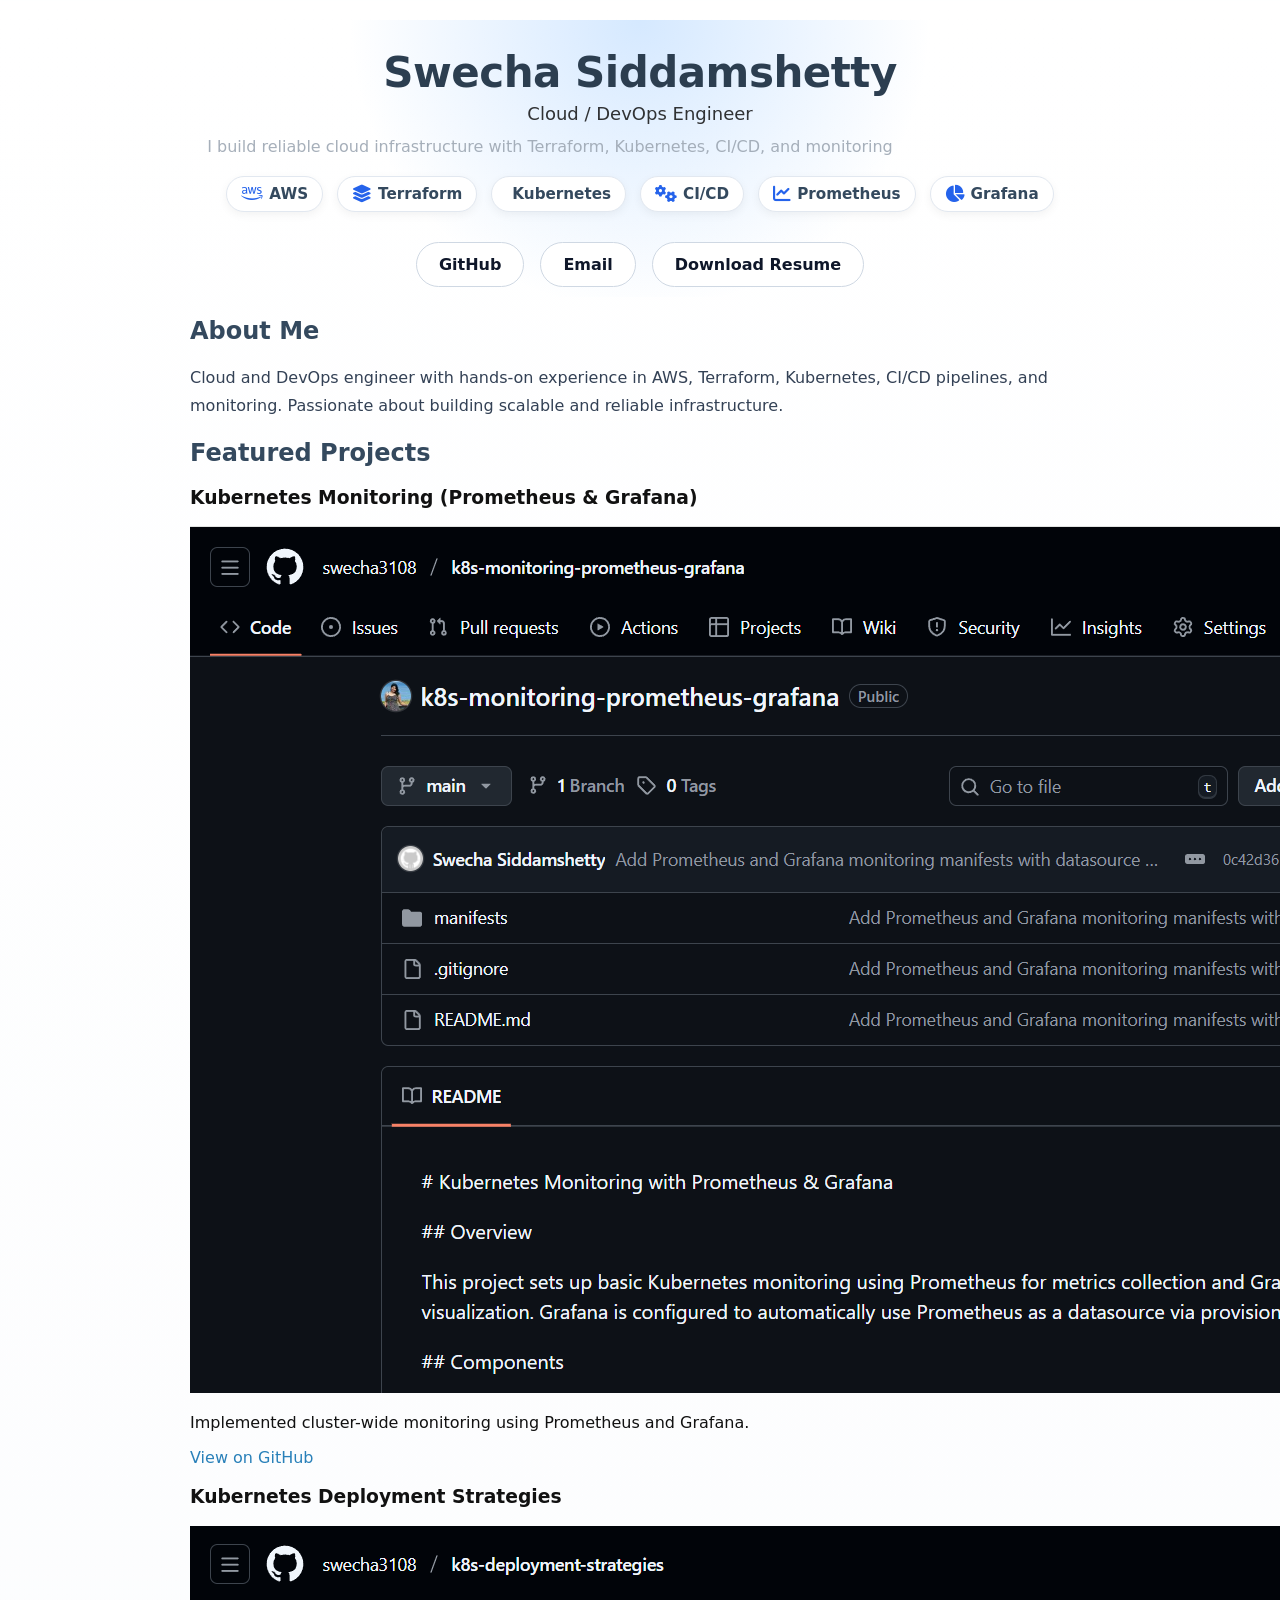
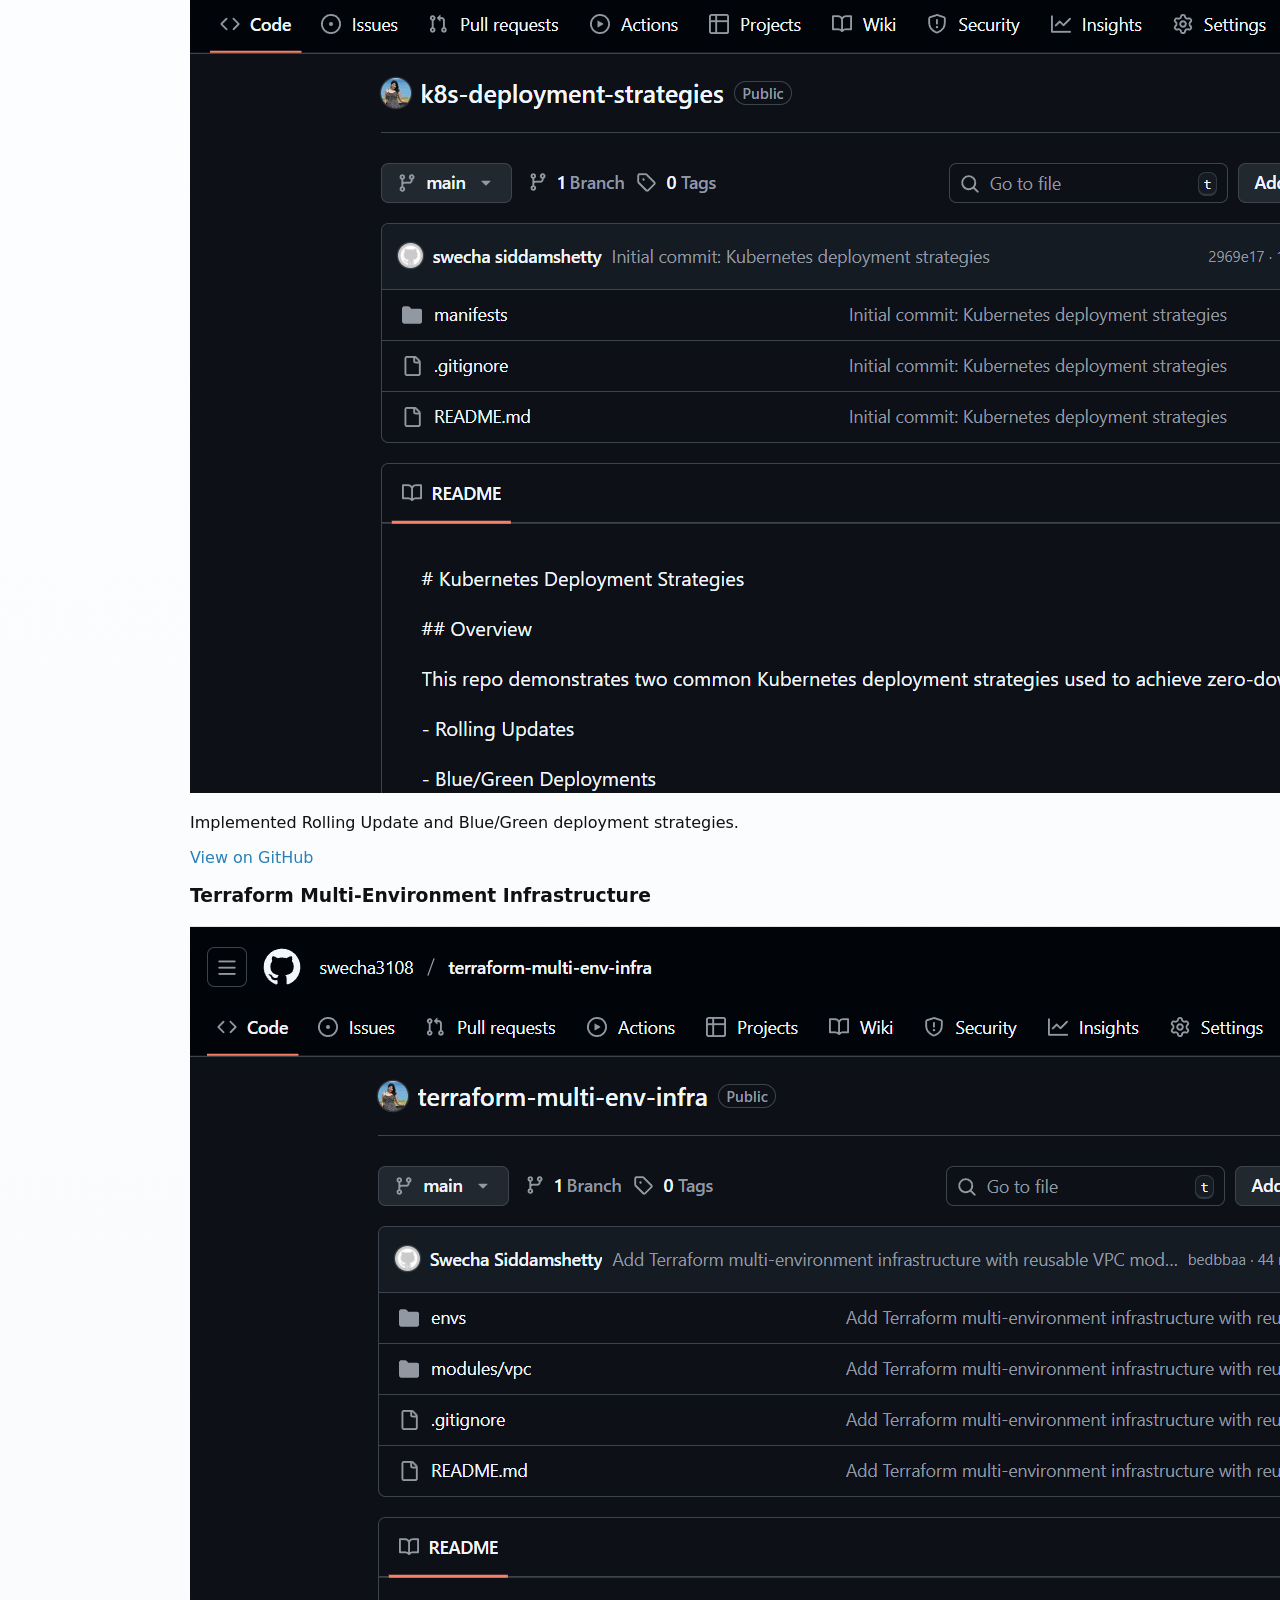
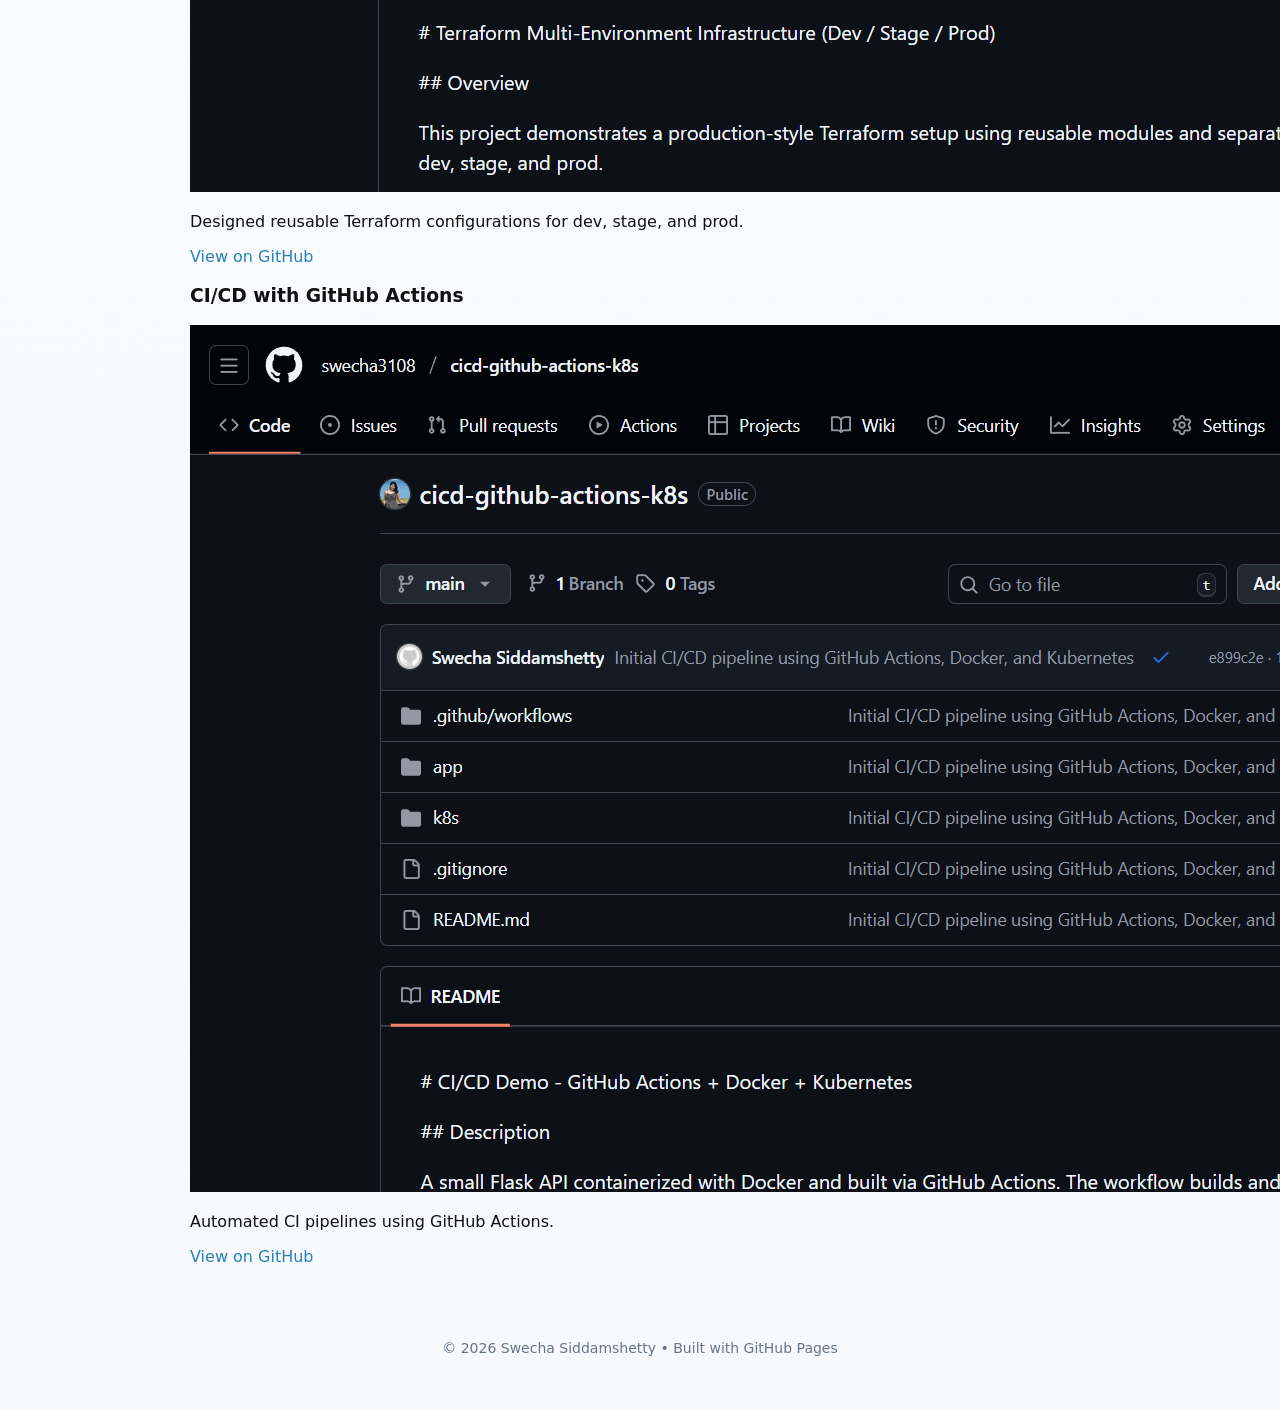
==== commit bee83e9d: "Update portfolio resume link and cleanup About section" ====
--- a/index.html
+++ b/index.html
@@ -32,24 +32,17 @@
 <div class="buttons">
   <a class="btn" href="https://github.com/swecha3108" target="_blank">GitHub</a>
   <a class="btn" href="mailto:Swecha.Siddamshetty@gmail.com">Email</a>
-  <a class="btn" href="assets/resume/Swecha_Siddamshetty_Resume.pdf" target="_blank">Download Resume</a>
+  <a class="btn" href="assets/resume.pdf" target="_blank" download>Download Resume</a>
 </div>
 </header>
 
 <section id="about">
   <h2>About Me</h2>
 
-  <!-- Profile Photo -->
-  <img src="assets/profile.jpg" alt="Swecha Siddamshetty" class="profile-pic">
   <p>
     Cloud and DevOps engineer with hands-on experience in AWS, Terraform, Kubernetes, CI/CD pipelines, and monitoring.
     Passionate about building scalable and reliable infrastructure.
   </p>
-
-  <!-- Resume Button -->
-  <a class="btn" href="assets/resume.pdf" target="_blank" download>Download Resume</a>
-    Download Resume
-  </a>
 </section>
 
     
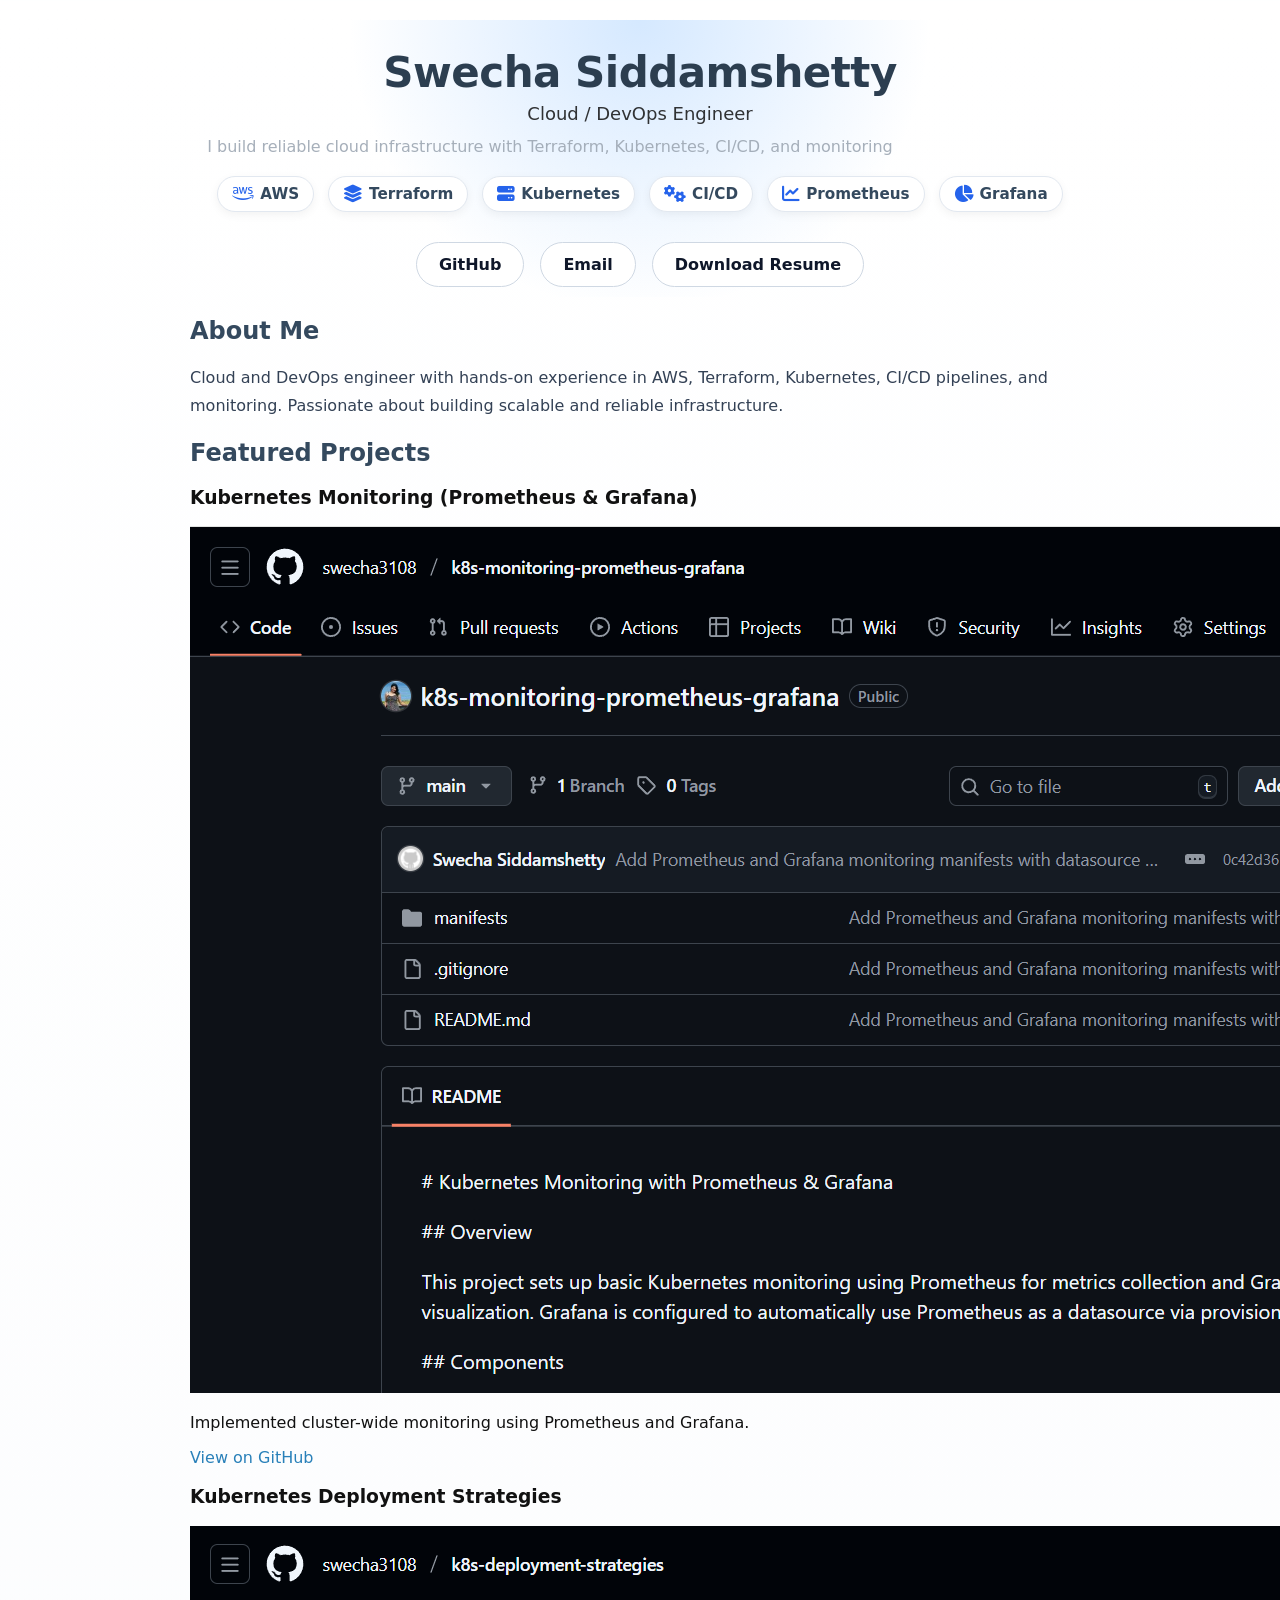
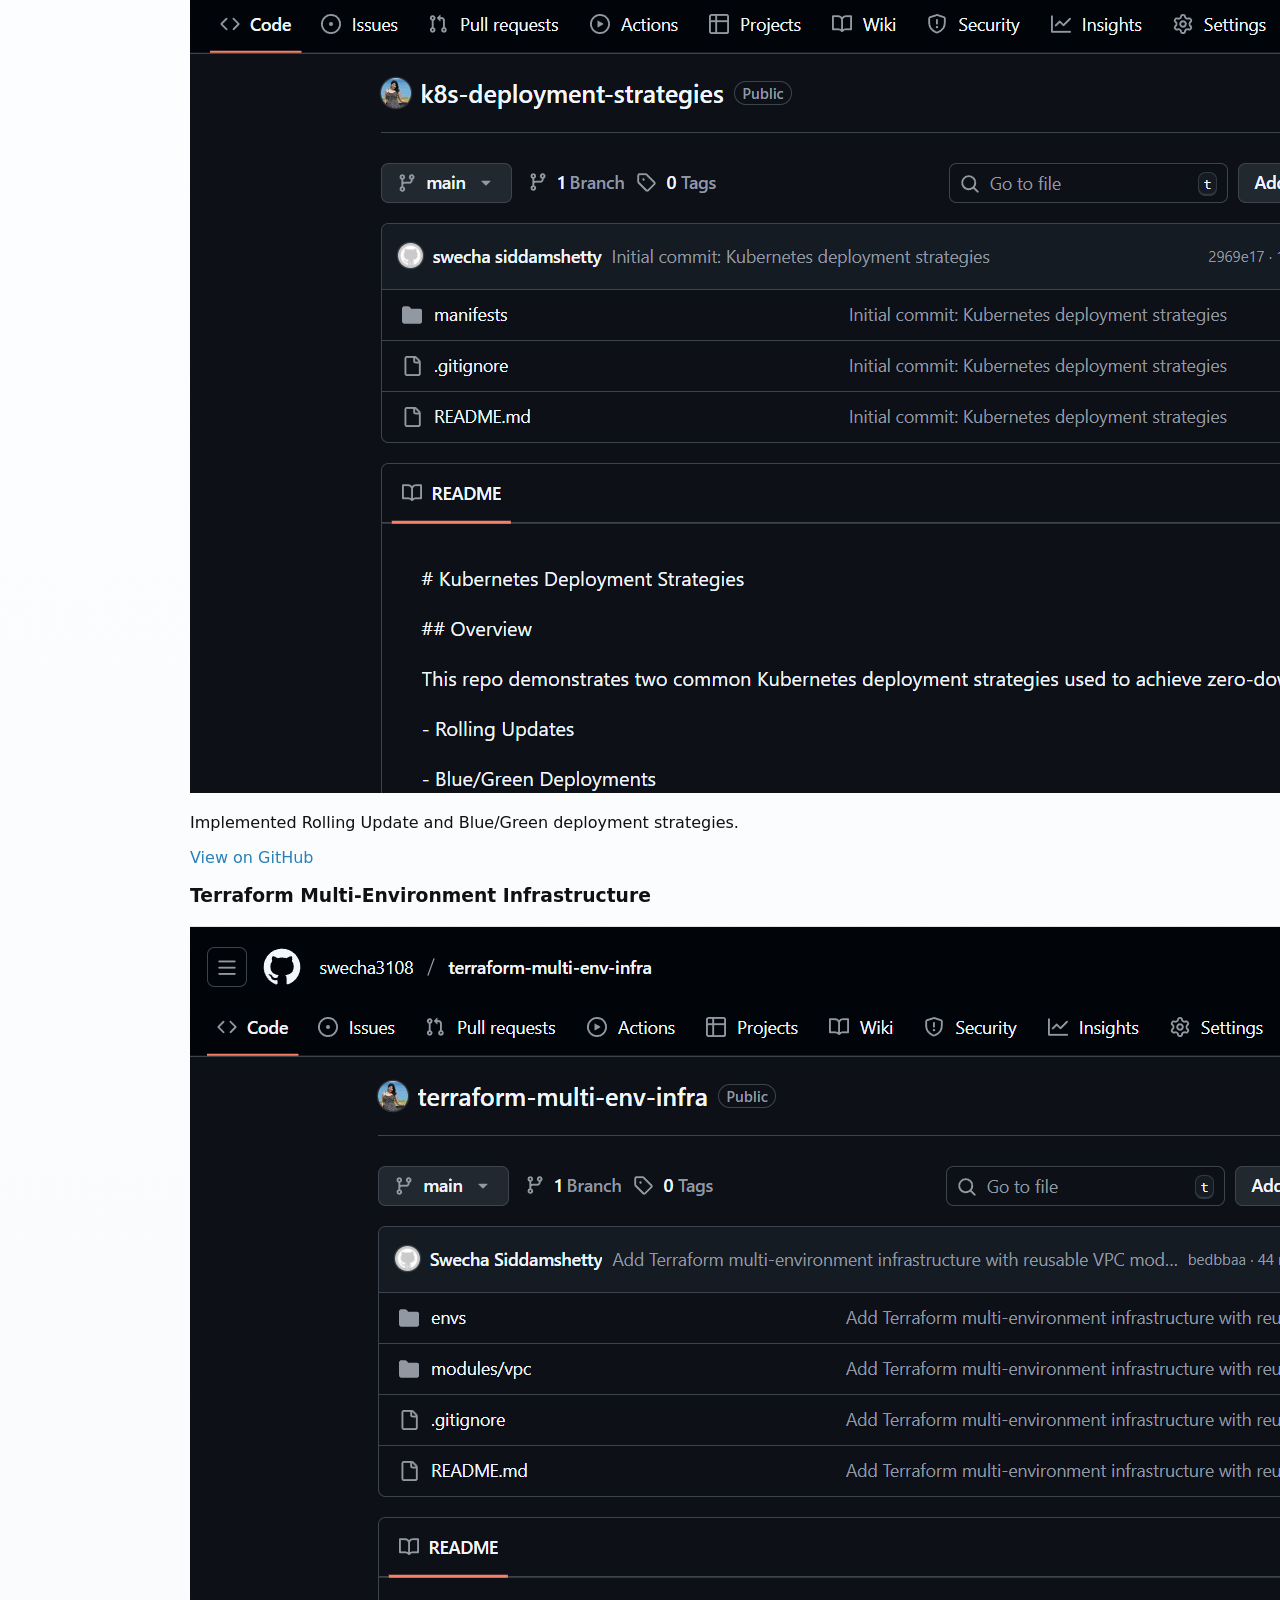
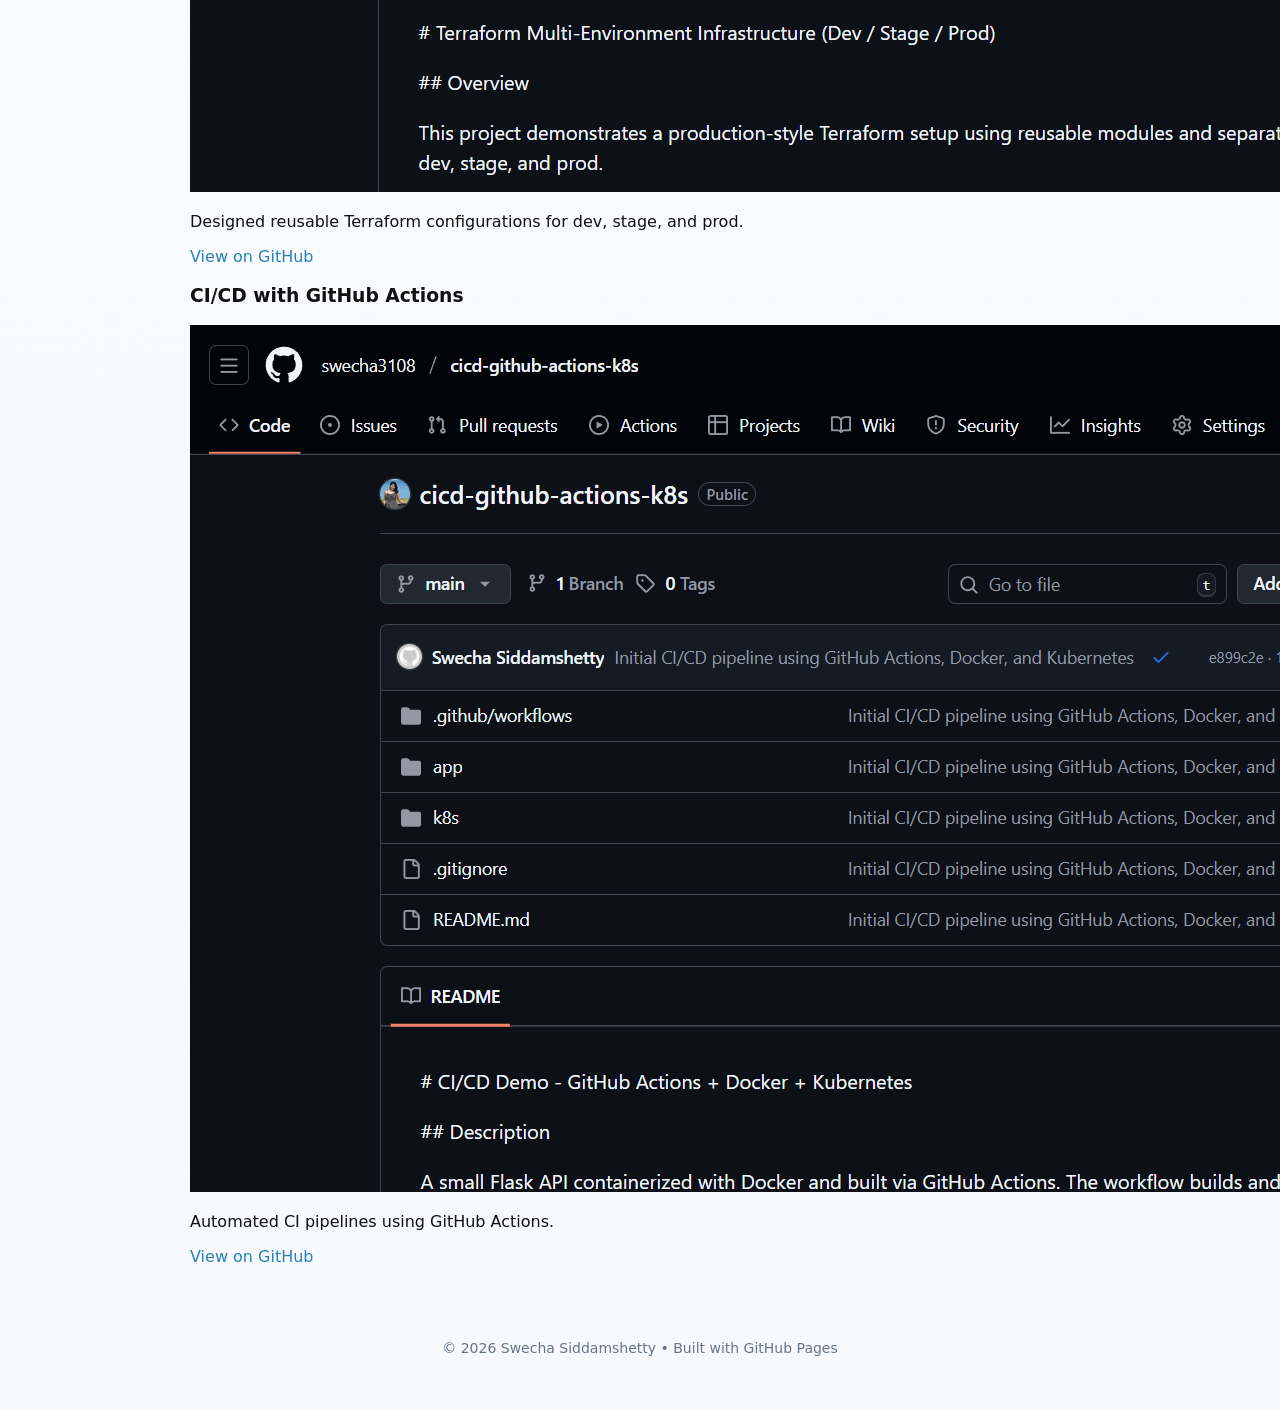
==== commit b053931a: "Fix icons and resume link" ====
--- a/index.html
+++ b/index.html
@@ -7,6 +7,7 @@
 />
   <meta charset="UTF-8">
   <title>Swecha Siddamshetty | Cloud & DevOps Engineer</title>
+  <link rel="stylesheet" href="https://cdnjs.cloudflare.com/ajax/libs/font-awesome/6.5.0/css/all.min.css">
   <link rel="stylesheet" href="style.css">
 </head>
 <body>
@@ -21,7 +22,7 @@
 <div class="icon-row">
   <span><i class="fa-brands fa-aws"></i> AWS</span>
   <span><i class="fa-solid fa-layer-group"></i> Terraform</span>
-  <span><i class="fa-brands fa-kubernetes"></i> Kubernetes</span>
+  <span><i class="fa-solid fa-server"></i> Kubernetes</span>
   <span><i class="fa-solid fa-gears"></i> CI/CD</span>
   <span><i class="fa-solid fa-chart-line"></i> Prometheus</span>
   <span><i class="fa-solid fa-chart-pie"></i> Grafana</span>
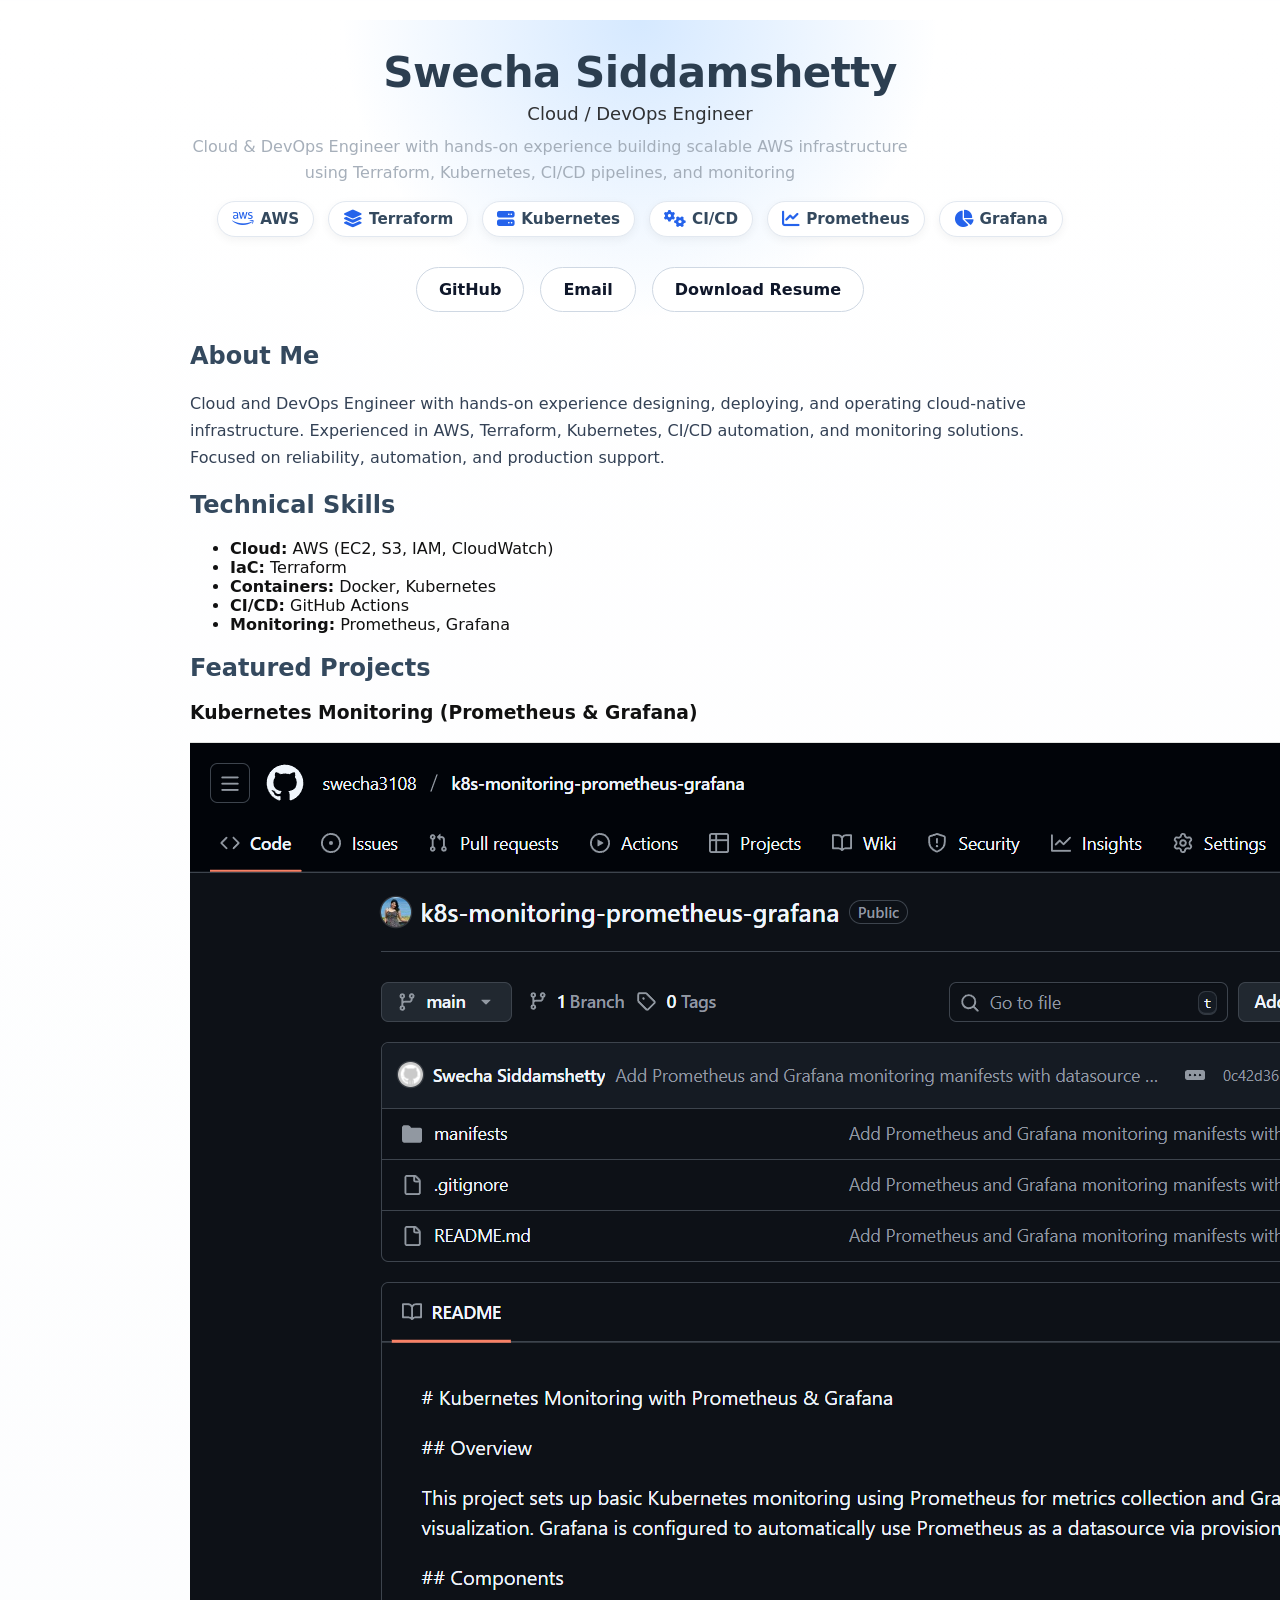
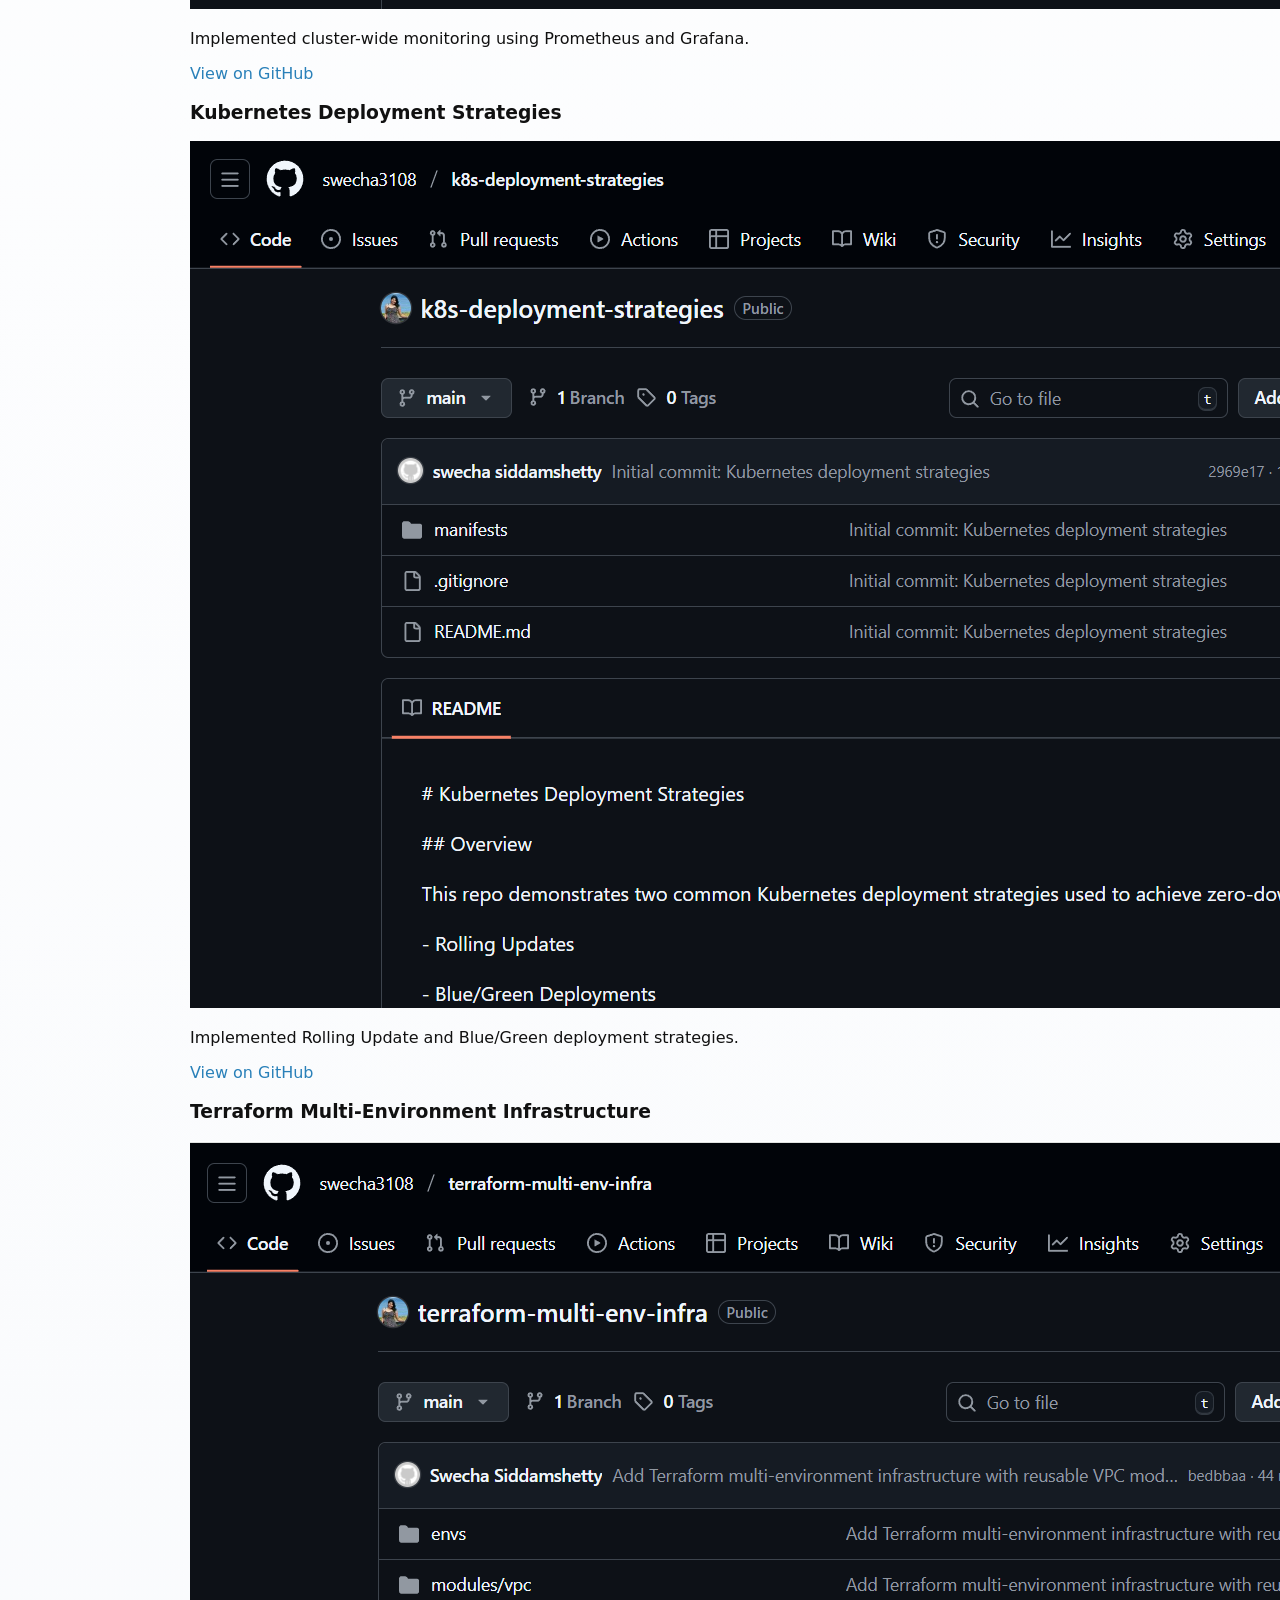
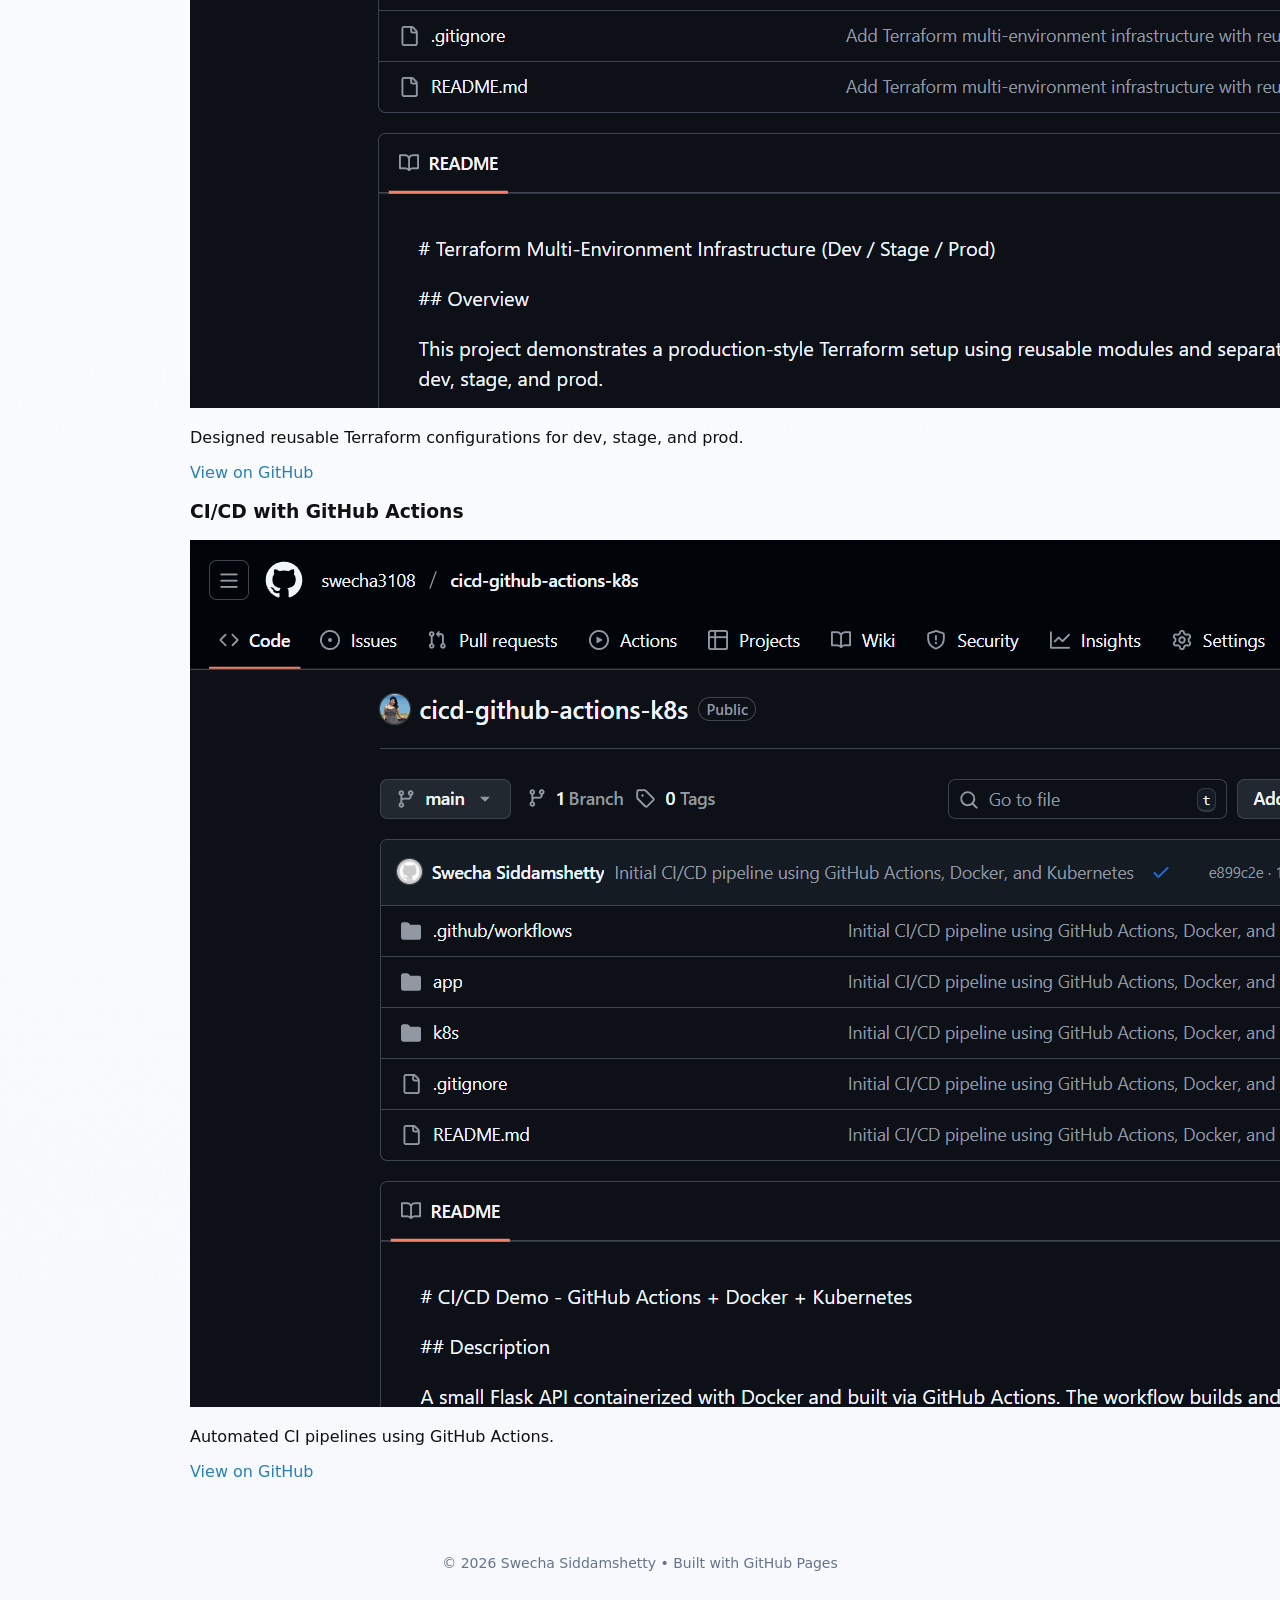
==== commit 3cea4668: "Improve project descriptions with action, tools, and impact" ====
--- a/index.html
+++ b/index.html
@@ -17,7 +17,7 @@
   <p class="subtitle">Cloud / DevOps Engineer</p>
 
   <p class="tagline">
-      I build reliable cloud infrastructure with Terraform, Kubernetes, CI/CD, and monitoring
+      Cloud & DevOps Engineer with hands-on experience building scalable AWS infrastructure using Terraform, Kubernetes, CI/CD pipelines, and monitoring
   </p>
 <div class="icon-row">
   <span><i class="fa-brands fa-aws"></i> AWS</span>
@@ -41,9 +41,21 @@
   <h2>About Me</h2>
 
   <p>
-    Cloud and DevOps engineer with hands-on experience in AWS, Terraform, Kubernetes, CI/CD pipelines, and monitoring.
-    Passionate about building scalable and reliable infrastructure.
+    Cloud and DevOps Engineer with hands-on experience designing, deploying, and operating cloud-native infrastructure.
+    Experienced in AWS, Terraform, Kubernetes, CI/CD automation, and monitoring solutions.
+    Focused on reliability, automation, and production support.
   </p>
+</section>
+
+<section id="skills">
+  <h2>Technical Skills</h2>
+  <ul>
+    <li><strong>Cloud:</strong> AWS (EC2, S3, IAM, CloudWatch)</li>
+    <li><strong>IaC:</strong> Terraform</li>
+    <li><strong>Containers:</strong> Docker, Kubernetes</li>
+    <li><strong>CI/CD:</strong> GitHub Actions</li>
+    <li><strong>Monitoring:</strong> Prometheus, Grafana</li>
+  </ul>
 </section>
 
     
